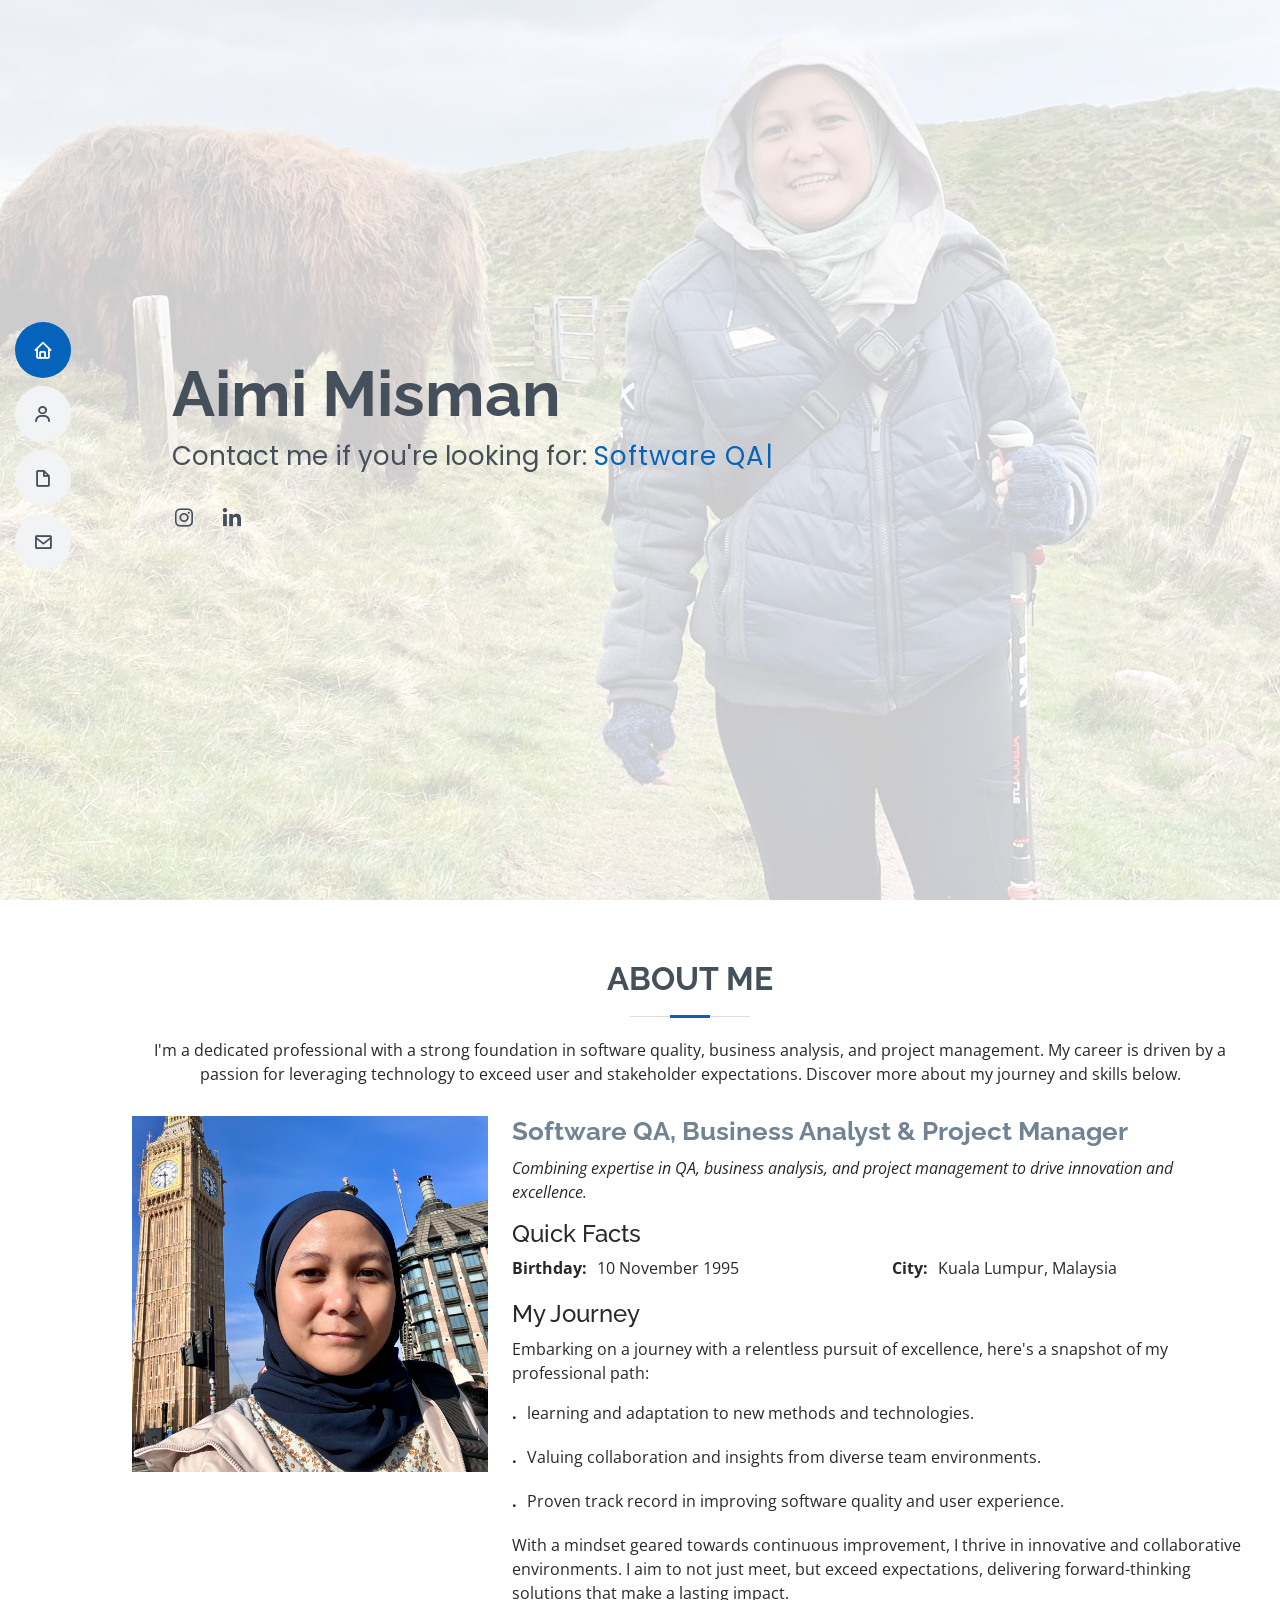
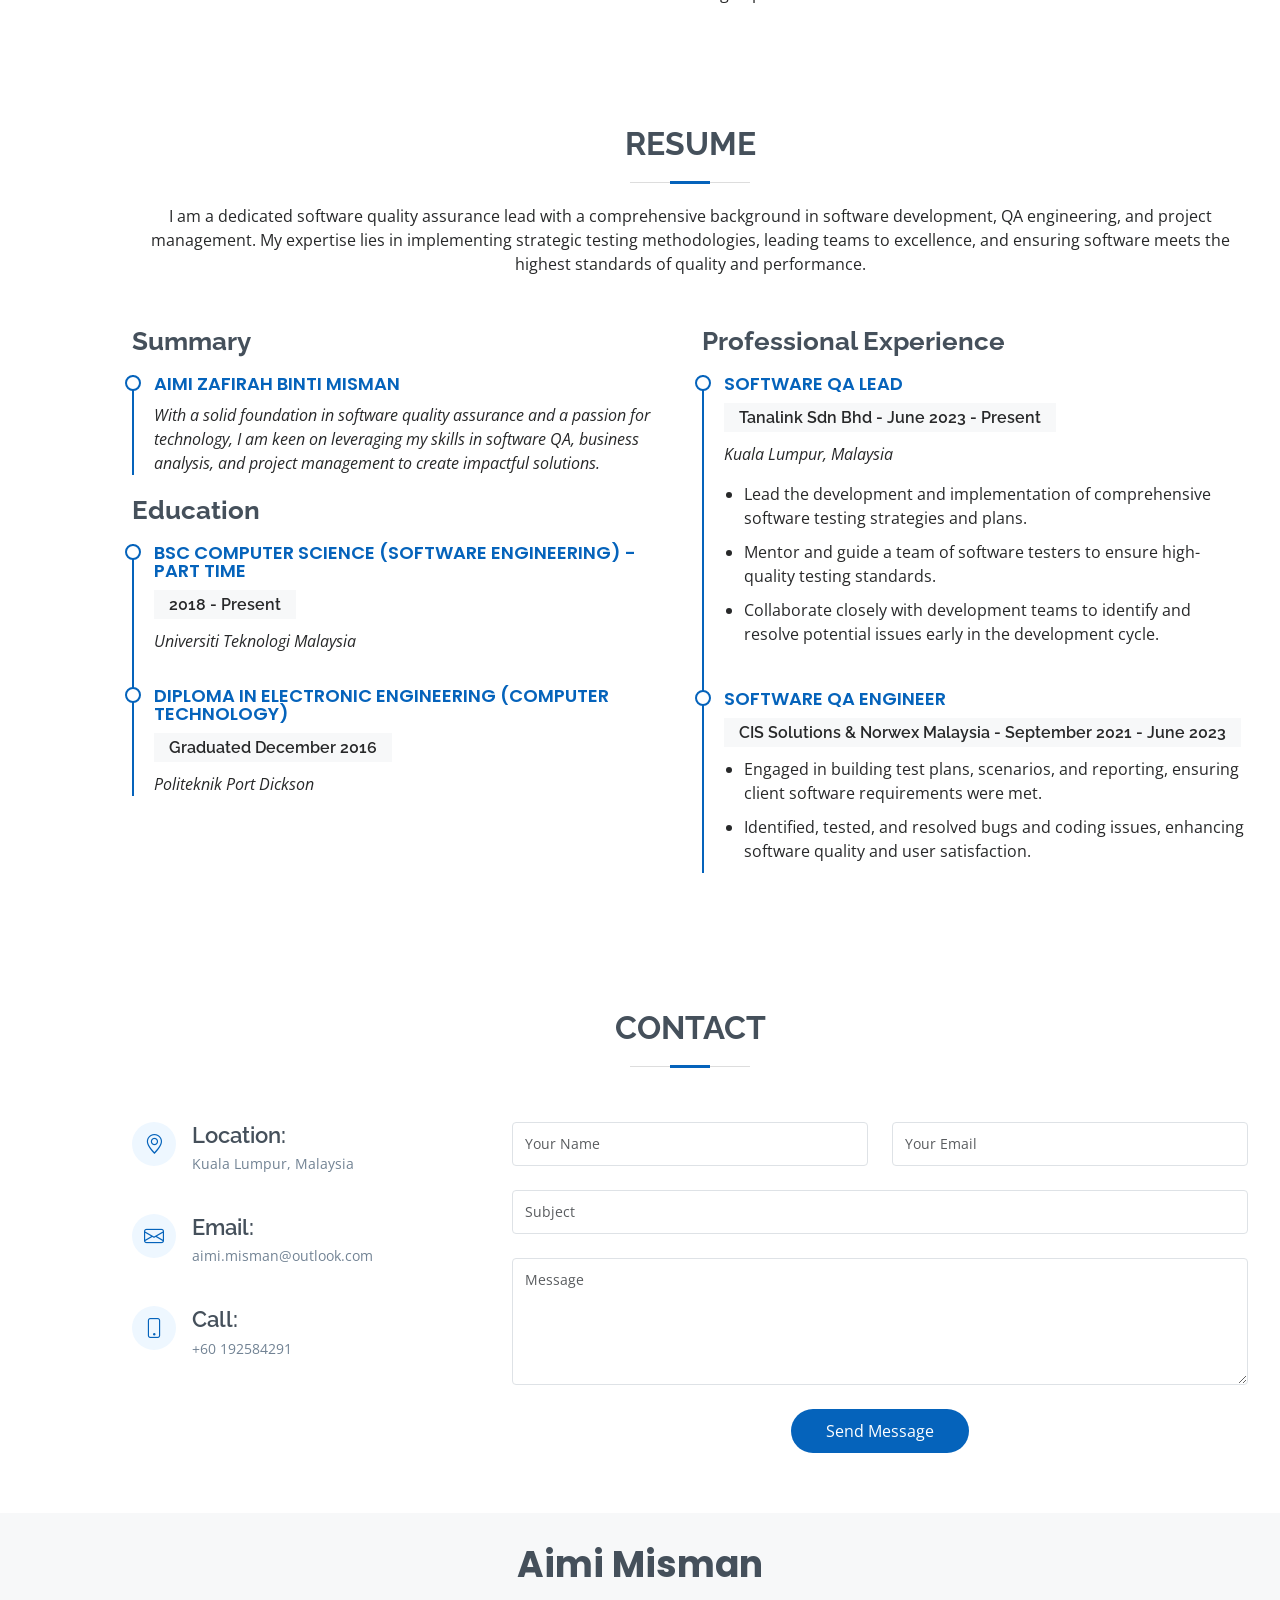
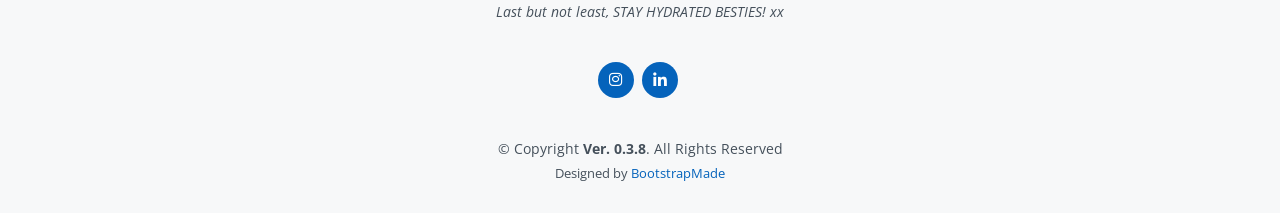
==== index.html @ 15937b81 "version 0.3.8" ====
<!DOCTYPE html>
<html lang="en">
  <head>
    <meta charset="utf-8" />
    <meta content="width=device-width, initial-scale=1.0" name="viewport" />

    <title>Aimi Misman's Profile</title>
    <meta content="" name="description" />
    <meta content="" name="keywords" />

    <!-- Favicons -->
    <link href="assets/img/favicon.png" rel="icon" />
    <link href="assets/img/apple-touch-icon.png" rel="apple-touch-icon" />

    <!-- Google Fonts -->
    <link
      href="https://fonts.googleapis.com/css?family=Open+Sans:300,300i,400,400i,600,600i,700,700i|Raleway:300,300i,400,400i,500,500i,600,600i,700,700i|Poppins:300,300i,400,400i,500,500i,600,600i,700,700i"
      rel="stylesheet"
    />

    <!-- Vendor CSS Files -->
    <link href="assets/vendor/aos/aos.css" rel="stylesheet" />
    <link
      href="assets/vendor/bootstrap/css/bootstrap.min.css"
      rel="stylesheet"
    />
    <link
      href="assets/vendor/bootstrap-icons/bootstrap-icons.css"
      rel="stylesheet"
    />
    <link href="assets/vendor/boxicons/css/boxicons.min.css" rel="stylesheet" />
    <link
      href="assets/vendor/glightbox/css/glightbox.min.css"
      rel="stylesheet"
    />
    <link href="assets/vendor/swiper/swiper-bundle.min.css" rel="stylesheet" />

    <!-- Template Main CSS File -->
    <link href="assets/css/style.css" rel="stylesheet" />

    <!-- =======================================================
  * Template Name: MyResume
  * Updated: Jan 29 2024 with Bootstrap v5.3.2
  * Template URL: https://bootstrapmade.com/free-html-bootstrap-template-my-resume/
  * Author: BootstrapMade.com
  * License: https://bootstrapmade.com/license/
  ======================================================== -->
  </head>

  <body>
    <!-- ======= Mobile nav toggle button ======= -->
    <!-- <button type="button" class="mobile-nav-toggle d-xl-none"><i class="bi bi-list mobile-nav-toggle"></i></button> -->
    <i class="bi bi-list mobile-nav-toggle d-lg-none"></i>
    <!-- ======= Header ======= -->
    <header id="header" class="d-flex flex-column justify-content-center">
      <nav id="navbar" class="navbar nav-menu">
        <ul>
          <li>
            <a href="#hero" class="nav-link scrollto active"
              ><i class="bx bx-home"></i> <span>Home</span></a
            >
          </li>
          <li>
            <a href="#about" class="nav-link scrollto"
              ><i class="bx bx-user"></i> <span>About</span></a
            >
          </li>
          <li>
            <a href="#resume" class="nav-link scrollto"
              ><i class="bx bx-file-blank"></i> <span>Resume</span></a
            >
          </li>
          <!--
          <li>
            <a href="#portfolio" class="nav-link scrollto"
              ><i class="bx bx-book-content"></i> <span>Portfolio</span></a
            >
          </li>
          
          <li>
            <a href="#services" class="nav-link scrollto"
              ><i class="bx bx-server"></i> <span>Services</span></a
            >
          </li>
          -->
          <li>
            <a href="#contact" class="nav-link scrollto"
              ><i class="bx bx-envelope"></i> <span>Contact</span></a
            >
          </li>
        </ul>
      </nav>
      <!-- .nav-menu -->
    </header>
    <!-- End Header -->

    <!-- ======= Hero Section ======= -->
    <section id="hero" class="d-flex flex-column justify-content-center">
      <div class="container" data-aos="zoom-in" data-aos-delay="100">
        <h1>Aimi Misman</h1>
        <p>
          Contact me if you're looking for:
          <span
            class="typed"
            data-typed-items="Software QA, Business Analyst, Project Manager"
          ></span>
        </p>
        <div class="social-links">
          <a
            href="https://www.instagram.com/aimizaff/"
            target="_blank"
            class="instagram"
            ><i class="bx bxl-instagram"></i
          ></a>
          <a
            href="https://www.linkedin.com/in/aimi-misman-065b2a150/"
            target="_blank"
            class="linkedin"
            ><i class="bx bxl-linkedin"></i
          ></a>
        </div>
      </div>
    </section>
    <!-- End Hero -->

    <main id="main">
  <!-- ======= About Section ======= -->
<section id="about" class="about">
  <div class="container" data-aos="fade-up">
    <div class="section-title">
      <h2>About Me</h2>
      <p>
        I'm a dedicated professional with a strong foundation in software quality, business analysis, and project management. My career is driven by a passion for leveraging technology to exceed user and stakeholder expectations. Discover more about my journey and skills below.
      </p>
    </div>

    <div class="row">
      <div class="col-lg-4">
        <img src="assets/img/profile-img.jpg" class="img-fluid" alt="" />
      </div>
      <div class="col-lg-8 pt-4 pt-lg-0 content">
        <h3>Software QA, Business Analyst & Project Manager</h3>
        <p class="fst-italic">
          Combining expertise in QA, business analysis, and project management to drive innovation and excellence.
        </p>

        <!-- Quick Facts Section -->
        <div>
          <h4>Quick Facts</h4>
          <div class="row">
            <div class="col-md-6">
              <ul>
                <li><strong>Birthday:</strong> 10 November 1995</li>
              </ul>
            </div>
            <div class="col-md-6">
              <ul>
                <li><strong>City:</strong> Kuala Lumpur, Malaysia</li>
              </ul>
            </div>
          </div>
        </div>

        <h4>My Journey</h4>
        <p>
          Embarking on a journey with a relentless pursuit of excellence, here's a snapshot of my professional path:
        </p>
        <ul>
          <li><strong>.</strong> learning and adaptation to new methods and technologies.</li>
          <li><strong>.</strong>Valuing collaboration and insights from diverse team environments.</li>
          <li><strong>.</strong>Proven track record in improving software quality and user experience.</li>
        </ul>

        <p>
          With a mindset geared towards continuous improvement, I thrive in innovative and collaborative environments. I aim to not just meet, but exceed expectations, delivering forward-thinking solutions that make a lasting impact.
        </p>
      </div>
    </div>
  </div>
</section>
<!-- End About Section -->





      <!-- ======= Facts Section ======= -->

      <!-- 
    <section id="facts" class="facts">
      <div class="container" data-aos="fade-up">

        <div class="section-title">
          <h2>Facts</h2>
          <p>Magnam dolores commodi suscipit. Necessitatibus eius consequatur ex aliquid fuga eum quidem. Sit sint consectetur velit. Quisquam quos quisquam cupiditate. Et nemo qui impedit suscipit alias ea. Quia fugiat sit in iste officiis commodi quidem hic quas.</p>
        </div>

        <div class="row">

          <div class="col-lg-3 col-md-6">
            <div class="count-box">
              <i class="bi bi-emoji-smile"></i>
              <span data-purecounter-start="0" data-purecounter-end="232" data-purecounter-duration="1" class="purecounter"></span>
              <p>Happy Clients</p>
            </div>
          </div>

          <div class="col-lg-3 col-md-6 mt-5 mt-md-0">
            <div class="count-box">
              <i class="bi bi-journal-richtext"></i>
              <span data-purecounter-start="0" data-purecounter-end="521" data-purecounter-duration="1" class="purecounter"></span>
              <p>Projects</p>
            </div>
          </div>

          <div class="col-lg-3 col-md-6 mt-5 mt-lg-0">
            <div class="count-box">
              <i class="bi bi-headset"></i>
              <span data-purecounter-start="0" data-purecounter-end="1463" data-purecounter-duration="1" class="purecounter"></span>
              <p>Hours Of Support</p>
            </div>
          </div>

          <div class="col-lg-3 col-md-6 mt-5 mt-lg-0">
            <div class="count-box">
              <i class="bi bi-award"></i>
              <span data-purecounter-start="0" data-purecounter-end="25" data-purecounter-duration="1" class="purecounter"></span>
              <p>Awards</p>
            </div>
          </div>

        </div>

      </div>
    </section>-->
      <!-- End Facts Section -->

      <!-- ======= Skills Section ======= -->
      <!--
    <section id="skills" class="skills section-bg">
      <div class="container" data-aos="fade-up">

        <div class="section-title">
          <h2>Skills</h2>
          <p>Magnam dolores commodi suscipit. Necessitatibus eius consequatur ex aliquid fuga eum quidem. Sit sint consectetur velit. Quisquam quos quisquam cupiditate. Et nemo qui impedit suscipit alias ea. Quia fugiat sit in iste officiis commodi quidem hic quas.</p>
        </div>

        <div class="row skills-content">

          <div class="col-lg-6">

            <div class="progress">
              <span class="skill">HTML <i class="val">100%</i></span>
              <div class="progress-bar-wrap">
                <div class="progress-bar" role="progressbar" aria-valuenow="100" aria-valuemin="0" aria-valuemax="100"></div>
              </div>
            </div>

            <div class="progress">
              <span class="skill">CSS <i class="val">90%</i></span>
              <div class="progress-bar-wrap">
                <div class="progress-bar" role="progressbar" aria-valuenow="90" aria-valuemin="0" aria-valuemax="100"></div>
              </div>
            </div>

            <div class="progress">
              <span class="skill">JavaScript <i class="val">75%</i></span>
              <div class="progress-bar-wrap">
                <div class="progress-bar" role="progressbar" aria-valuenow="75" aria-valuemin="0" aria-valuemax="100"></div>
              </div>
            </div>

          </div>

          <div class="col-lg-6">

            <div class="progress">
              <span class="skill">PHP <i class="val">80%</i></span>
              <div class="progress-bar-wrap">
                <div class="progress-bar" role="progressbar" aria-valuenow="80" aria-valuemin="0" aria-valuemax="100"></div>
              </div>
            </div>

            <div class="progress">
              <span class="skill">WordPress/CMS <i class="val">90%</i></span>
              <div class="progress-bar-wrap">
                <div class="progress-bar" role="progressbar" aria-valuenow="90" aria-valuemin="0" aria-valuemax="100"></div>
              </div>
            </div>

            <div class="progress">
              <span class="skill">Photoshop <i class="val">55%</i></span>
              <div class="progress-bar-wrap">
                <div class="progress-bar" role="progressbar" aria-valuenow="55" aria-valuemin="0" aria-valuemax="100"></div>
              </div>
            </div>

          </div>

        </div>

      </div>
    </section>
  -->
      <!-- End Skills Section -->

      <!-- ======= Resume Section ======= -->
      <section id="resume" class="resume">
        <div class="container" data-aos="fade-up">
          <div class="section-title">
            <h2>Resume</h2>
            <p>
              I am a dedicated software quality assurance lead with a
              comprehensive background in software development, QA engineering,
              and project management. My expertise lies in implementing
              strategic testing methodologies, leading teams to excellence, and
              ensuring software meets the highest standards of quality and
              performance.
            </p>
          </div>

          <div class="row">
            <div class="col-lg-6">
              <h3 class="resume-title">Summary</h3>
              <div class="resume-item pb-0">
                <h4>Aimi Zafirah binti Misman</h4>
                <p>
                  <em
                    >With a solid foundation in software quality assurance and a
                    passion for technology, I am keen on leveraging my skills in
                    software QA, business analysis, and project management to
                    create impactful solutions.</em
                  >
                </p>
              </div>

              <h3 class="resume-title">Education</h3>
              <div class="resume-item">
                <h4>BSc Computer Science (Software Engineering) - Part Time</h4>
                <h5>2018 - Present</h5>
                <p><em>Universiti Teknologi Malaysia</em></p>
              </div>
              <div class="resume-item">
                <h4>Diploma in Electronic Engineering (Computer Technology)</h4>
                <h5>Graduated December 2016</h5>
                <p><em>Politeknik Port Dickson</em></p>
              </div>
            </div>

            <div class="col-lg-6">
              <h3 class="resume-title">Professional Experience</h3>
              <div class="resume-item">
                <h4>Software QA Lead</h4>
                <h5>Tanalink Sdn Bhd - June 2023 - Present</h5>
                <p><em>Kuala Lumpur, Malaysia</em></p>
                <ul>
                  <li>
                    Lead the development and implementation of comprehensive
                    software testing strategies and plans.
                  </li>
                  <li>
                    Mentor and guide a team of software testers to ensure
                    high-quality testing standards.
                  </li>
                  <li>
                    Collaborate closely with development teams to identify and
                    resolve potential issues early in the development cycle.
                  </li>
                </ul>
              </div>
              <div class="resume-item">
                <h4>Software QA Engineer</h4>
                <h5>
                  CIS Solutions & Norwex Malaysia - September 2021 - June 2023
                </h5>
                <ul>
                  <li>
                    Engaged in building test plans, scenarios, and reporting,
                    ensuring client software requirements were met.
                  </li>
                  <li>
                    Identified, tested, and resolved bugs and coding issues,
                    enhancing software quality and user satisfaction.
                  </li>
                </ul>
              </div>
              <!-- Include other positions as needed -->
            </div>
          </div>
        </div>
      </section>
      <!-- End Resume Section -->

      <!-- ======= Portfolio Section ======= -->
      <!-- 
      <section id="portfolio" class="portfolio section-bg">
        <div class="container" data-aos="fade-up">
          <div class="section-title">
            <h2>Portfolio</h2>
            <p>
              Magnam dolores commodi suscipit. Necessitatibus eius consequatur
              ex aliquid fuga eum quidem. Sit sint consectetur velit. Quisquam
              quos quisquam cupiditate. Et nemo qui impedit suscipit alias ea.
              Quia fugiat sit in iste officiis commodi quidem hic quas.
            </p>
          </div>

          <div class="row">
            <div
              class="col-lg-12 d-flex justify-content-center"
              data-aos="fade-up"
              data-aos-delay="100"
            >
              <ul id="portfolio-flters">
                <li data-filter="*" class="filter-active">All</li>
                <li data-filter=".filter-app">App</li>
                <li data-filter=".filter-card">Card</li>
                <li data-filter=".filter-web">Web</li>
              </ul>
            </div>
          </div>

          <div
            class="row portfolio-container"
            data-aos="fade-up"
            data-aos-delay="200"
          >
            <div class="col-lg-4 col-md-6 portfolio-item filter-app">
              <div class="portfolio-wrap">
                <img
                  src="assets/img/portfolio/portfolio-1.jpg"
                  class="img-fluid"
                  alt=""
                />
                <div class="portfolio-info">
                  <h4>App 1</h4>
                  <p>App</p>
                  <div class="portfolio-links">
                    <a
                      href="assets/img/portfolio/portfolio-1.jpg"
                      data-gallery="portfolioGallery"
                      class="portfolio-lightbox"
                      title="App 1"
                      ><i class="bx bx-plus"></i
                    ></a>
                    <a
                      href="portfolio-details.html"
                      class="portfolio-details-lightbox"
                      data-glightbox="type: external"
                      title="Portfolio Details"
                      ><i class="bx bx-link"></i
                    ></a>
                  </div>
                </div>
              </div>
            </div>

            <div class="col-lg-4 col-md-6 portfolio-item filter-web">
              <div class="portfolio-wrap">
                <img
                  src="assets/img/portfolio/portfolio-2.jpg"
                  class="img-fluid"
                  alt=""
                />
                <div class="portfolio-info">
                  <h4>Web 3</h4>
                  <p>Web</p>
                  <div class="portfolio-links">
                    <a
                      href="assets/img/portfolio/portfolio-2.jpg"
                      data-gallery="portfolioGallery"
                      class="portfolio-lightbox"
                      title="Web 3"
                      ><i class="bx bx-plus"></i
                    ></a>
                    <a
                      href="portfolio-details.html"
                      class="portfolio-details-lightbox"
                      data-glightbox="type: external"
                      title="Portfolio Details"
                      ><i class="bx bx-link"></i
                    ></a>
                  </div>
                </div>
              </div>
            </div>

            <div class="col-lg-4 col-md-6 portfolio-item filter-app">
              <div class="portfolio-wrap">
                <img
                  src="assets/img/portfolio/portfolio-3.jpg"
                  class="img-fluid"
                  alt=""
                />
                <div class="portfolio-info">
                  <h4>App 2</h4>
                  <p>App</p>
                  <div class="portfolio-links">
                    <a
                      href="assets/img/portfolio/portfolio-3.jpg"
                      data-gallery="portfolioGallery"
                      class="portfolio-lightbox"
                      title="App 2"
                      ><i class="bx bx-plus"></i
                    ></a>
                    <a
                      href="portfolio-details.html"
                      class="portfolio-details-lightbox"
                      data-glightbox="type: external"
                      title="Portfolio Details"
                      ><i class="bx bx-link"></i
                    ></a>
                  </div>
                </div>
              </div>
            </div>

            <div class="col-lg-4 col-md-6 portfolio-item filter-card">
              <div class="portfolio-wrap">
                <img
                  src="assets/img/portfolio/portfolio-4.jpg"
                  class="img-fluid"
                  alt=""
                />
                <div class="portfolio-info">
                  <h4>Card 2</h4>
                  <p>Card</p>
                  <div class="portfolio-links">
                    <a
                      href="assets/img/portfolio/portfolio-4.jpg"
                      data-gallery="portfolioGallery"
                      class="portfolio-lightbox"
                      title="Card 2"
                      ><i class="bx bx-plus"></i
                    ></a>
                    <a
                      href="portfolio-details.html"
                      class="portfolio-details-lightbox"
                      data-glightbox="type: external"
                      title="Portfolio Details"
                      ><i class="bx bx-link"></i
                    ></a>
                  </div>
                </div>
              </div>
            </div>

            <div class="col-lg-4 col-md-6 portfolio-item filter-web">
              <div class="portfolio-wrap">
                <img
                  src="assets/img/portfolio/portfolio-5.jpg"
                  class="img-fluid"
                  alt=""
                />
                <div class="portfolio-info">
                  <h4>Web 2</h4>
                  <p>Web</p>
                  <div class="portfolio-links">
                    <a
                      href="assets/img/portfolio/portfolio-5.jpg"
                      data-gallery="portfolioGallery"
                      class="portfolio-lightbox"
                      title="Web 2"
                      ><i class="bx bx-plus"></i
                    ></a>
                    <a
                      href="portfolio-details.html"
                      class="portfolio-details-lightbox"
                      data-glightbox="type: external"
                      title="Portfolio Details"
                      ><i class="bx bx-link"></i
                    ></a>
                  </div>
                </div>
              </div>
            </div>

            <div class="col-lg-4 col-md-6 portfolio-item filter-app">
              <div class="portfolio-wrap">
                <img
                  src="assets/img/portfolio/portfolio-6.jpg"
                  class="img-fluid"
                  alt=""
                />
                <div class="portfolio-info">
                  <h4>App 3</h4>
                  <p>App</p>
                  <div class="portfolio-links">
                    <a
                      href="assets/img/portfolio/portfolio-6.jpg"
                      data-gallery="portfolioGallery"
                      class="portfolio-lightbox"
                      title="App 3"
                      ><i class="bx bx-plus"></i
                    ></a>
                    <a
                      href="portfolio-details.html"
                      class="portfolio-details-lightbox"
                      data-glightbox="type: external"
                      title="Portfolio Details"
                      ><i class="bx bx-link"></i
                    ></a>
                  </div>
                </div>
              </div>
            </div>

            <div class="col-lg-4 col-md-6 portfolio-item filter-card">
              <div class="portfolio-wrap">
                <img
                  src="assets/img/portfolio/portfolio-7.jpg"
                  class="img-fluid"
                  alt=""
                />
                <div class="portfolio-info">
                  <h4>Card 1</h4>
                  <p>Card</p>
                  <div class="portfolio-links">
                    <a
                      href="assets/img/portfolio/portfolio-7.jpg"
                      data-gallery="portfolioGallery"
                      class="portfolio-lightbox"
                      title="Card 1"
                      ><i class="bx bx-plus"></i
                    ></a>
                    <a
                      href="portfolio-details.html"
                      class="portfolio-details-lightbox"
                      data-glightbox="type: external"
                      title="Portfolio Details"
                      ><i class="bx bx-link"></i
                    ></a>
                  </div>
                </div>
              </div>
            </div>

            <div class="col-lg-4 col-md-6 portfolio-item filter-card">
              <div class="portfolio-wrap">
                <img
                  src="assets/img/portfolio/portfolio-8.jpg"
                  class="img-fluid"
                  alt=""
                />
                <div class="portfolio-info">
                  <h4>Card 3</h4>
                  <p>Card</p>
                  <div class="portfolio-links">
                    <a
                      href="assets/img/portfolio/portfolio-8.jpg"
                      data-gallery="portfolioGallery"
                      class="portfolio-lightbox"
                      title="Card 3"
                      ><i class="bx bx-plus"></i
                    ></a>
                    <a
                      href="portfolio-details.html"
                      class="portfolio-details-lightbox"
                      data-glightbox="type: external"
                      title="Portfolio Details"
                      ><i class="bx bx-link"></i
                    ></a>
                  </div>
                </div>
              </div>
            </div>

            <div class="col-lg-4 col-md-6 portfolio-item filter-web">
              <div class="portfolio-wrap">
                <img
                  src="assets/img/portfolio/portfolio-9.jpg"
                  class="img-fluid"
                  alt=""
                />
                <div class="portfolio-info">
                  <h4>Web 3</h4>
                  <p>Web</p>
                  <div class="portfolio-links">
                    <a
                      href="assets/img/portfolio/portfolio-9.jpg"
                      data-gallery="portfolioGallery"
                      class="portfolio-lightbox"
                      title="Web 3"
                      ><i class="bx bx-plus"></i
                    ></a>
                    <a
                      href="portfolio-details.html"
                      class="portfolio-details-lightbox"
                      data-glightbox="type: external"
                      title="Portfolio Details"
                      ><i class="bx bx-link"></i
                    ></a>
                  </div>
                </div>
              </div>
            </div>
          </div>
        </div>
      </section>
      -->
      <!-- End Portfolio Section -->

      <!-- ======= Services Section ======= -->
      <!-- 
      <section id="services" class="services">
        <div class="container" data-aos="fade-up">
          <div class="section-title">
            <h2>Services</h2>
            <p>
              Magnam dolores commodi suscipit. Necessitatibus eius consequatur
              ex aliquid fuga eum quidem. Sit sint consectetur velit. Quisquam
              quos quisquam cupiditate. Et nemo qui impedit suscipit alias ea.
              Quia fugiat sit in iste officiis commodi quidem hic quas.
            </p>
          </div>

          <div class="row">
            <div
              class="col-lg-4 col-md-6 d-flex align-items-stretch"
              data-aos="zoom-in"
              data-aos-delay="100"
            >
              <div class="icon-box iconbox-blue">
                <div class="icon">
                  <svg
                    width="100"
                    height="100"
                    viewBox="0 0 600 600"
                    xmlns="http://www.w3.org/2000/svg"
                  >
                    <path
                      stroke="none"
                      stroke-width="0"
                      fill="#f5f5f5"
                      d="M300,521.0016835830174C376.1290562159157,517.8887921683347,466.0731472004068,529.7835943286574,510.70327084640275,468.03025145048787C554.3714126377745,407.6079735673963,508.03601936045806,328.9844924480964,491.2728898941984,256.3432110539036C474.5976632858925,184.082847569629,479.9380746630129,96.60480741107993,416.23090153303,58.64404602377083C348.86323505073057,18.502131276798302,261.93793281208167,40.57373210992963,193.5410806939664,78.93577620505333C130.42746243093433,114.334589627462,98.30271207620316,179.96522072025542,76.75703585869454,249.04625023123273C51.97151888228291,328.5150500222984,13.704378332031375,421.85034740162234,66.52175969318436,486.19268352777647C119.04800174914682,550.1803526380478,217.28368757567262,524.383925680826,300,521.0016835830174"
                    ></path>
                  </svg>
                  <i class="bx bxl-dribbble"></i>
                </div>
                <h4><a href="">Lorem Ipsum</a></h4>
                <p>
                  Voluptatum deleniti atque corrupti quos dolores et quas
                  molestias excepturi
                </p>
              </div>
            </div>

            <div
              class="col-lg-4 col-md-6 d-flex align-items-stretch mt-4 mt-md-0"
              data-aos="zoom-in"
              data-aos-delay="200"
            >
              <div class="icon-box iconbox-orange">
                <div class="icon">
                  <svg
                    width="100"
                    height="100"
                    viewBox="0 0 600 600"
                    xmlns="http://www.w3.org/2000/svg"
                  >
                    <path
                      stroke="none"
                      stroke-width="0"
                      fill="#f5f5f5"
                      d="M300,582.0697525312426C382.5290701553225,586.8405444964366,449.9789794690241,525.3245884688669,502.5850820975895,461.55621195738473C556.606425686781,396.0723002908107,615.8543463187945,314.28637112970534,586.6730223649479,234.56875336149918C558.9533121215079,158.8439757836574,454.9685369536778,164.00468322053177,381.49747125262974,130.76875717737553C312.15926192815925,99.40240125094834,248.97055460311594,18.661163978235184,179.8680185752513,50.54337015887873C110.5421016452524,82.52863877960104,119.82277516462835,180.83849132639028,109.12597500060166,256.43424936330496C100.08760227029461,320.3096726198365,92.17705696193138,384.0621239912766,124.79988738764834,439.7174275375508C164.83382741302287,508.01625554203684,220.96474134820875,577.5009287672846,300,582.0697525312426"
                    ></path>
                  </svg>
                  <i class="bx bx-file"></i>
                </div>
                <h4><a href="">Sed Perspiciatis</a></h4>
                <p>
                  Duis aute irure dolor in reprehenderit in voluptate velit esse
                  cillum dolore
                </p>
              </div>
            </div>

            <div
              class="col-lg-4 col-md-6 d-flex align-items-stretch mt-4 mt-lg-0"
              data-aos="zoom-in"
              data-aos-delay="300"
            >
              <div class="icon-box iconbox-pink">
                <div class="icon">
                  <svg
                    width="100"
                    height="100"
                    viewBox="0 0 600 600"
                    xmlns="http://www.w3.org/2000/svg"
                  >
                    <path
                      stroke="none"
                      stroke-width="0"
                      fill="#f5f5f5"
                      d="M300,541.5067337569781C382.14930387511276,545.0595476570109,479.8736841581634,548.3450877840088,526.4010558755058,480.5488172755941C571.5218469581645,414.80211281144784,517.5187510058486,332.0715597781072,496.52539010469104,255.14436215662573C477.37192572678356,184.95920475031193,473.57363656557914,105.61284051026155,413.0603344069578,65.22779650032875C343.27470386102294,18.654635553484475,251.2091493199835,5.337323636656869,175.0934190732945,40.62881213300186C97.87086631185822,76.43348514350839,51.98124368387456,156.15599469081315,36.44837278890362,239.84606092416172C21.716077023791087,319.22268207091537,43.775223500013084,401.1760424656574,96.891909868211,461.97329694683043C147.22146801428983,519.5804099606455,223.5754009179313,538.201503339737,300,541.5067337569781"
                    ></path>
                  </svg>
                  <i class="bx bx-tachometer"></i>
                </div>
                <h4><a href="">Magni Dolores</a></h4>
                <p>
                  Excepteur sint occaecat cupidatat non proident, sunt in culpa
                  qui officia
                </p>
              </div>
            </div>

            <div
              class="col-lg-4 col-md-6 d-flex align-items-stretch mt-4"
              data-aos="zoom-in"
              data-aos-delay="100"
            >
              <div class="icon-box iconbox-yellow">
                <div class="icon">
                  <svg
                    width="100"
                    height="100"
                    viewBox="0 0 600 600"
                    xmlns="http://www.w3.org/2000/svg"
                  >
                    <path
                      stroke="none"
                      stroke-width="0"
                      fill="#f5f5f5"
                      d="M300,503.46388370962813C374.79870501325706,506.71871716319447,464.8034551963731,527.1746412648533,510.4981551193396,467.86667711651364C555.9287308511215,408.9015244558933,512.6030010748507,327.5744911775523,490.211057578863,256.5855673507754C471.097692560561,195.9906835881958,447.69079081568157,138.11976852964426,395.19560036434837,102.3242989838813C329.3053358748298,57.3949838291264,248.02791733380457,8.279543830951368,175.87071277845988,42.242879143198664C103.41431057327972,76.34704239035025,93.79494320519305,170.9812938413882,81.28167332365135,250.07896920659033C70.17666984294237,320.27484674793965,64.84698225790005,396.69656628748305,111.28512138212992,450.4950937839243C156.20124167950087,502.5303643271138,231.32542653798444,500.4755392045468,300,503.46388370962813"
                    ></path>
                  </svg>
                  <i class="bx bx-layer"></i>
                </div>
                <h4><a href="">Nemo Enim</a></h4>
                <p>
                  At vero eos et accusamus et iusto odio dignissimos ducimus qui
                  blanditiis
                </p>
              </div>
            </div>

            <div
              class="col-lg-4 col-md-6 d-flex align-items-stretch mt-4"
              data-aos="zoom-in"
              data-aos-delay="200"
            >
              <div class="icon-box iconbox-red">
                <div class="icon">
                  <svg
                    width="100"
                    height="100"
                    viewBox="0 0 600 600"
                    xmlns="http://www.w3.org/2000/svg"
                  >
                    <path
                      stroke="none"
                      stroke-width="0"
                      fill="#f5f5f5"
                      d="M300,532.3542879108572C369.38199826031484,532.3153073249985,429.10787420159085,491.63046689027357,474.5244479745417,439.17860296908856C522.8885846962883,383.3225815378663,569.1668002868075,314.3205725914397,550.7432151929288,242.7694973846089C532.6665558377875,172.5657663291529,456.2379748765914,142.6223662098291,390.3689995646985,112.34683881706744C326.66090330228417,83.06452184765237,258.84405631176094,53.51806209861945,193.32584062364296,78.48882559362697C121.61183558270385,105.82097193414197,62.805066853699245,167.19869350419734,48.57481801355237,242.6138429142374C34.843463184063346,315.3850353017275,76.69343916112496,383.4422959591041,125.22947124332185,439.3748458443577C170.7312796277747,491.8107796887764,230.57421082200815,532.3932930995766,300,532.3542879108572"
                    ></path>
                  </svg>
                  <i class="bx bx-slideshow"></i>
                </div>
                <h4><a href="">Dele Cardo</a></h4>
                <p>
                  Quis consequatur saepe eligendi voluptatem consequatur dolor
                  consequuntur
                </p>
              </div>
            </div>

            <div
              class="col-lg-4 col-md-6 d-flex align-items-stretch mt-4"
              data-aos="zoom-in"
              data-aos-delay="300"
            >
              <div class="icon-box iconbox-teal">
                <div class="icon">
                  <svg
                    width="100"
                    height="100"
                    viewBox="0 0 600 600"
                    xmlns="http://www.w3.org/2000/svg"
                  >
                    <path
                      stroke="none"
                      stroke-width="0"
                      fill="#f5f5f5"
                      d="M300,566.797414625762C385.7384707136149,576.1784315230908,478.7894351017131,552.8928747891023,531.9192734346935,484.94944893311C584.6109503024035,417.5663521118492,582.489472248146,322.67544863468447,553.9536738515405,242.03673114598146C529.1557734026468,171.96086150256528,465.24506316201064,127.66468636344209,395.9583748389544,100.7403814666027C334.2173773831606,76.7482773500951,269.4350130405921,84.62216499799875,207.1952322260088,107.2889140133804C132.92018162631612,134.33871894543012,41.79353780512637,160.00259165414826,22.644507872594943,236.69541883565114C3.319112789854554,314.0945973066697,72.72355303640163,379.243833228382,124.04198916343866,440.3218312028393C172.9286146004772,498.5055451809895,224.45579914871206,558.5317968840102,300,566.797414625762"
                    ></path>
                  </svg>
                  <i class="bx bx-arch"></i>
                </div>
                <h4><a href="">Divera Don</a></h4>
                <p>
                  Modi nostrum vel laborum. Porro fugit error sit minus sapiente
                  sit aspernatur
                </p>
              </div>
            </div>
          </div>
        </div>
      </section>
      -->
      <!-- End Services Section -->

      <!-- ======= Testimonials Section ======= -->
      <!--
      <section id="testimonials" class="testimonials section-bg">
        <div class="container" data-aos="fade-up">
          <div class="section-title">
            <h2>Testimonials</h2>
          </div>

          <div
            class="testimonials-slider swiper"
            data-aos="fade-up"
            data-aos-delay="100"
          >
            <div class="swiper-wrapper">
              <div class="swiper-slide">
                <div class="testimonial-item">
                  <img
                    src="assets/img/testimonials/testimonials-1.jpg"
                    class="testimonial-img"
                    alt=""
                  />
                  <h3>Saul Goodman</h3>
                  <h4>Ceo &amp; Founder</h4>
                  <p>
                    <i class="bx bxs-quote-alt-left quote-icon-left"></i>
                    Proin iaculis purus consequat sem cure digni ssim donec
                    porttitora entum suscipit rhoncus. Accusantium quam,
                    ultricies eget id, aliquam eget nibh et. Maecen aliquam,
                    risus at semper.
                    <i class="bx bxs-quote-alt-right quote-icon-right"></i>
                  </p>
                </div>
              </div>
              -->
      <!-- End testimonial item -->
      <!--

              <div class="swiper-slide">
                <div class="testimonial-item">
                  <img
                    src="assets/img/testimonials/testimonials-2.jpg"
                    class="testimonial-img"
                    alt=""
                  />
                  <h3>Sara Wilsson</h3>
                  <h4>Designer</h4>
                  <p>
                    <i class="bx bxs-quote-alt-left quote-icon-left"></i>
                    Export tempor illum tamen malis malis eram quae irure esse
                    labore quem cillum quid cillum eram malis quorum velit fore
                    eram velit sunt aliqua noster fugiat irure amet legam anim
                    culpa.
                    <i class="bx bxs-quote-alt-right quote-icon-right"></i>
                  </p>
                </div>
              </div>
              -->
      <!-- End testimonial item -->
      <!--

              <div class="swiper-slide">
                <div class="testimonial-item">
                  <img
                    src="assets/img/testimonials/testimonials-3.jpg"
                    class="testimonial-img"
                    alt=""
                  />
                  <h3>Jena Karlis</h3>
                  <h4>Store Owner</h4>
                  <p>
                    <i class="bx bxs-quote-alt-left quote-icon-left"></i>
                    Enim nisi quem export duis labore cillum quae magna enim
                    sint quorum nulla quem veniam duis minim tempor labore quem
                    eram duis noster aute amet eram fore quis sint minim.
                    <i class="bx bxs-quote-alt-right quote-icon-right"></i>
                  </p>
                </div>
              </div>
              -->
      <!-- End testimonial item -->
      <!--

              <div class="swiper-slide">
                <div class="testimonial-item">
                  <img
                    src="assets/img/testimonials/testimonials-4.jpg"
                    class="testimonial-img"
                    alt=""
                  />
                  <h3>Aimi Misman</h3>
                  <h4>Freelancer</h4>
                  <p>
                    <i class="bx bxs-quote-alt-left quote-icon-left"></i>
                    Fugiat enim eram quae cillum dolore dolor amet nulla culpa
                    multos export minim fugiat minim velit minim dolor enim duis
                    veniam ipsum anim magna sunt elit fore quem dolore labore
                    illum veniam.
                    <i class="bx bxs-quote-alt-right quote-icon-right"></i>
                  </p>
                </div>
              </div>
              -->
      <!-- End testimonial item -->
      <!--

              <div class="swiper-slide">
                <div class="testimonial-item">
                  <img
                    src="assets/img/testimonials/testimonials-5.jpg"
                    class="testimonial-img"
                    alt=""
                  />
                  <h3>John Larson</h3>
                  <h4>Entrepreneur</h4>
                  <p>
                    <i class="bx bxs-quote-alt-left quote-icon-left"></i>
                    Quis quorum aliqua sint quem legam fore sunt eram irure
                    aliqua veniam tempor noster veniam enim culpa labore duis
                    sunt culpa nulla illum cillum fugiat legam esse veniam culpa
                    fore nisi cillum quid.
                    <i class="bx bxs-quote-alt-right quote-icon-right"></i>
                  </p>
                </div>
              </div>
              -->
      <!-- End testimonial item -->
      <!-- 
            </div>
            <div class="swiper-pagination"></div>
          </div>
        </div>
      </section>
      -->
      <!-- End Testimonials Section -->

      <!-- ======= Contact Section ======= -->
      <section id="contact" class="contact">
        <div class="container" data-aos="fade-up">
          <div class="section-title">
            <h2>Contact</h2>
          </div>

          <div class="row mt-1">
            <div class="col-lg-4">
              <div class="info">
                <div class="address">
                  <i class="bi bi-geo-alt"></i>
                  <h4>Location:</h4>
                  <p>Kuala Lumpur, Malaysia</p>
                </div>

                <div class="email">
                  <i class="bi bi-envelope"></i>
                  <h4>Email:</h4>
                  <p>aimi.misman@outlook.com</p>
                </div>

                <div class="phone">
                  <i class="bi bi-phone"></i>
                  <h4>Call:</h4>
                  <p>+60 192584291</p>
                </div>
              </div>
            </div>

            <div class="col-lg-8 mt-5 mt-lg-0">
              <form
                action="https://formspree.io/f/xgegzloe"
                method="POST"
                role="form"
                class="php-email-form"
              >
                <div class="row">
                  <div class="col-md-6 form-group">
                    <input
                      type="text"
                      name="name"
                      class="form-control"
                      id="name"
                      placeholder="Your Name"
                      required
                    />
                  </div>
                  <div class="col-md-6 form-group mt-3 mt-md-0">
                    <input
                      type="email"
                      class="form-control"
                      name="_replyto"
                      id="email"
                      placeholder="Your Email"
                      required
                    />
                  </div>
                </div>
                <div class="form-group mt-3">
                  <input
                    type="text"
                    class="form-control"
                    name="subject"
                    id="subject"
                    placeholder="Subject"
                    required
                  />
                </div>
                <div class="form-group mt-3">
                  <textarea
                    class="form-control"
                    name="message"
                    rows="5"
                    placeholder="Message"
                    required
                  ></textarea>
                </div>
                <div class="my-3">
                  <div class="loading">Loading</div>
                  <div class="error-message" style="display: none"></div>
                  <div class="sent-message" style="display: none">
                    Your message has been sent. Thank you!
                  </div>
                </div>
                <div class="text-center">
                  <button type="submit">Send Message</button>
                </div>
              </form>
            </div>
          </div>
        </div>
      </section>
      <script>
        document.addEventListener("DOMContentLoaded", function() {
          var form = document.querySelector(".php-email-form");
          form.addEventListener("submit", function(e) {
            e.preventDefault();
            var formData = new FormData(form);
        
            // Hide messages initially
            var loadingMessage = document.querySelector(".loading");
            var errorMessage = document.querySelector(".error-message");
            var sentMessage = document.querySelector(".sent-message");
            loadingMessage.style.display = "none";
            errorMessage.style.display = "none";
            sentMessage.style.display = "none";
        
            fetch(form.action, {
              method: "POST",
              body: formData,
              headers: {
                'Accept': 'application/json'
              },
            }).then(response => response.json()) // Convert the response to JSON
              .then(responseJson => {
                if (responseJson.ok) {
                  // Success
                  sentMessage.style.display = "block";
                  form.reset(); // Reset the form fields
                } else {
                  // Server responded with 'ok: false'
                  errorMessage.textContent = "There was a problem with your submission. Please try again.";
                  errorMessage.style.display = "block";
                }
              }).catch(error => {
                // Network error or no response from server
                console.error('Error:', error);
                errorMessage.textContent = "There was a problem with your submission. Please try again.";
                errorMessage.style.display = "block";
              });
          });
        });
        </script>
        

      <!-- End Contact Section -->
    </main>
    <!-- End #main -->

    <!-- ======= Footer ======= -->
    <footer id="footer">
      <div class="container">
        <h3>Aimi Misman</h3>
        <p>Last but not least, STAY HYDRATED BESTIES! xx</p>
        <div class="social-links">
          <a href="https://www.instagram.com/aimizaff/" class="instagram"
            ><i class="bx bxl-instagram"></i
          ></a>
          <a
            href="https://www.linkedin.com/in/aimi-misman-065b2a150/"
            class="linkedin"
            ><i class="bx bxl-linkedin"></i
          ></a>
        </div>
        <div class="copyright">
          &copy; Copyright <strong><span>Ver. 0.3.8</span></strong
          >. All Rights Reserved
        </div>
        <div class="credits">
          <!-- All the links in the footer should remain intact. -->
          <!-- You can delete the links only if you purchased the pro version. -->
          <!-- Licensing information: [license-url] -->
          <!-- Purchase the pro version with working PHP/AJAX contact form: https://bootstrapmade.com/free-html-bootstrap-template-my-resume/ -->
          Designed by <a href="https://bootstrapmade.com/">BootstrapMade</a>
        </div>
      </div>
    </footer>
    <!-- End Footer -->

    <div id="preloader"></div>
    <a
      href="#"
      class="back-to-top d-flex align-items-center justify-content-center"
      ><i class="bi bi-arrow-up-short"></i
    ></a>

    <!-- Vendor JS Files -->
    <script src="assets/vendor/purecounter/purecounter_vanilla.js"></script>
    <script src="assets/vendor/aos/aos.js"></script>
    <script src="assets/vendor/bootstrap/js/bootstrap.bundle.min.js"></script>
    <script src="assets/vendor/glightbox/js/glightbox.min.js"></script>
    <script src="assets/vendor/isotope-layout/isotope.pkgd.min.js"></script>
    <script src="assets/vendor/swiper/swiper-bundle.min.js"></script>
    <script src="assets/vendor/typed.js/typed.umd.js"></script>
    <script src="assets/vendor/waypoints/noframework.waypoints.js"></script>
    <script src="assets/vendor/php-email-form/validate.js"></script>

    <!-- Template Main JS File -->
    <script src="assets/js/main.js"></script>
  </body>
</html>
---- assets/css/style.css ----
/**
* Template Name: MyResume
* Updated: Jan 29 2024 with Bootstrap v5.3.2
* Template URL: https://bootstrapmade.com/free-html-bootstrap-template-my-resume/
* Author: BootstrapMade.com
* License: https://bootstrapmade.com/license/
*/

/*--------------------------------------------------------------
# General
--------------------------------------------------------------*/
body {
  font-family: "Open Sans", sans-serif;
  color: #272829;
}

a {
  color: #0563bb;
  text-decoration: none;
}

a:hover {
  color: #067ded;
  text-decoration: none;
}

h1,
h2,
h3,
h4,
h5,
h6 {
  font-family: "Raleway", sans-serif;
}

/*--------------------------------------------------------------
# Back to top button
--------------------------------------------------------------*/
.back-to-top {
  position: fixed;
  visibility: hidden;
  opacity: 0;
  right: 15px;
  bottom: 15px;
  z-index: 996;
  background: #0563bb;
  width: 40px;
  height: 40px;
  border-radius: 50px;
  transition: all 0.4s;
}

.back-to-top i {
  font-size: 28px;
  color: #fff;
  line-height: 0;
}

.back-to-top:hover {
  background: #0678e3;
  color: #fff;
}

.back-to-top.active {
  visibility: visible;
  opacity: 1;
}

/*--------------------------------------------------------------
# Preloader
--------------------------------------------------------------*/
#preloader {
  position: fixed;
  top: 0;
  left: 0;
  right: 0;
  bottom: 0;
  z-index: 9999;
  overflow: hidden;
  background: #fff;
}

#preloader:before {
  content: "";
  position: fixed;
  top: calc(50% - 30px);
  left: calc(50% - 30px);
  border: 6px solid #0563bb;
  border-top-color: #fff;
  border-bottom-color: #fff;
  border-radius: 50%;
  width: 60px;
  height: 60px;
  animation: animate-preloader 1s linear infinite;
}

@keyframes animate-preloader {
  0% {
    transform: rotate(0deg);
  }

  100% {
    transform: rotate(360deg);
  }
}

/*--------------------------------------------------------------
# Disable aos animation delay on mobile devices
--------------------------------------------------------------*/
@media screen and (max-width: 768px) {
  [data-aos-delay] {
    transition-delay: 0 !important;
  }
}

/*--------------------------------------------------------------
# Header
--------------------------------------------------------------*/
#header {
  position: fixed;
  top: 0;
  left: 0;
  bottom: 0;
  z-index: 9997;
  transition: all 0.5s;
  padding: 15px;
  overflow-y: auto;
}

@media (max-width: 991px) {
  #header {
    width: 300px;
    background: #fff;
    border-right: 1px solid #e6e9ec;
    left: -300px;
  }
}

@media (min-width: 991px) {
  #main {
    margin-left: 100px;
  }
}

/*--------------------------------------------------------------
# Navigation Menu
--------------------------------------------------------------*/
/**
* Desktop Navigation 
*/
.nav-menu {
  padding: 0;
  display: block;
}

.nav-menu * {
  margin: 0;
  padding: 0;
  list-style: none;
}

.nav-menu>ul>li {
  position: relative;
  white-space: nowrap;
}

.nav-menu a,
.nav-menu a:focus {
  display: flex;
  align-items: center;
  color: #45505b;
  padding: 10px 18px;
  margin-bottom: 8px;
  transition: 0.3s;
  font-size: 15px;
  border-radius: 50px;
  background: #f2f3f5;
  height: 56px;
  width: 100%;
  overflow: hidden;
  transition: 0.3s;
}

.nav-menu a i,
.nav-menu a:focus i {
  font-size: 20px;
}

.nav-menu a span,
.nav-menu a:focus span {
  padding: 0 5px 0 7px;
  color: #45505b;
}

@media (min-width: 992px) {

  .nav-menu a,
  .nav-menu a:focus {
    width: 56px;
  }

  .nav-menu a span,
  .nav-menu a:focus span {
    display: none;
    color: #fff;
  }
}

.nav-menu a:hover,
.nav-menu .active,
.nav-menu .active:focus,
.nav-menu li:hover>a {
  color: #fff;
  background: #0563bb;
}

.nav-menu a:hover span,
.nav-menu .active span,
.nav-menu .active:focus span,
.nav-menu li:hover>a span {
  color: #fff;
}

.nav-menu a:hover,
.nav-menu li:hover>a {
  width: 100%;
  color: #fff;
}

.nav-menu a:hover span,
.nav-menu li:hover>a span {
  display: block;
}

/**
* Mobile Navigation 
*/
.mobile-nav-toggle {
  position: fixed;
  right: 10px;
  top: 10px;
  z-index: 9998;
  border: 0;
  background: none;
  font-size: 28px;
  transition: all 0.4s;
  outline: none !important;
  line-height: 0;
  cursor: pointer;
  border-radius: 50px;
  padding: 5px;
}

.mobile-nav-toggle i {
  color: #45505b;
}

.mobile-nav-active {
  overflow: hidden;
}

.mobile-nav-active #header {
  left: 0;
}

.mobile-nav-active .mobile-nav-toggle {
  color: #fff;
  background-color: #0563bb;
}

/*--------------------------------------------------------------
# Hero Section
--------------------------------------------------------------*/
#hero {
  width: 100%;
  height: 100vh;
  background: url("../img/hero-bg.jpg") top right no-repeat;
  background-size: cover;
  position: relative;
}

@media (min-width: 992px) {
  #hero {
    padding-left: 160px;
  }
}

#hero:before {
  content: "";
  background: rgba(255, 255, 255, 0.8);
  position: absolute;
  bottom: 0;
  top: 0;
  left: 0;
  right: 0;
}

#hero h1 {
  margin: 0;
  font-size: 64px;
  font-weight: 700;
  line-height: 56px;
  color: #45505b;
}

#hero p {
  color: #45505b;
  margin: 15px 0 0 0;
  font-size: 26px;
  font-family: "Poppins", sans-serif;
}

#hero p span {
  color: #0563bb;
  letter-spacing: 1px;
}

#hero .social-links {
  margin-top: 30px;
}

#hero .social-links a {
  font-size: 24px;
  display: inline-block;
  color: #45505b;
  line-height: 1;
  margin-right: 20px;
  transition: 0.3s;
}

#hero .social-links a:hover {
  color: #0563bb;
}

@media (max-width: 992px) {
  #hero {
    text-align: center;
  }

  #hero h1 {
    font-size: 32px;
    line-height: 36px;
  }

  #hero p {
    margin-top: 10px;
    font-size: 20px;
    line-height: 24px;
  }
}

/*--------------------------------------------------------------
# Sections General
--------------------------------------------------------------*/
section {
  padding: 60px 0;
  overflow: hidden;
}

.section-title {
  text-align: center;
  padding-bottom: 30px;
}

.section-title h2 {
  font-size: 32px;
  font-weight: bold;
  text-transform: uppercase;
  margin-bottom: 20px;
  padding-bottom: 20px;
  position: relative;
  color: #45505b;
}

.section-title h2::before {
  content: "";
  position: absolute;
  display: block;
  width: 120px;
  height: 1px;
  background: #ddd;
  bottom: 1px;
  left: calc(50% - 60px);
}

.section-title h2::after {
  content: "";
  position: absolute;
  display: block;
  width: 40px;
  height: 3px;
  background: #0563bb;
  bottom: 0;
  left: calc(50% - 20px);
}

.section-title p {
  margin-bottom: 0;
}

/*--------------------------------------------------------------
# About
--------------------------------------------------------------*/
.about .content h3 {
  font-weight: 700;
  font-size: 26px;
  color: #728394;
}

.about .content ul {
  list-style: none;
  padding: 0;
}

.about .content ul li {
  margin-bottom: 20px;
  display: flex;
  align-items: center;
}

.about .content ul strong {
  margin-right: 10px;
}

.about .content ul i {
  font-size: 16px;
  margin-right: 5px;
  color: #0563bb;
  line-height: 0;
}

.about .content p:last-child {
  margin-bottom: 0;
}

/*--------------------------------------------------------------
# Facts
--------------------------------------------------------------*/
.facts .count-box {
  padding: 30px 30px 25px 30px;
  margin-top: 30px;
  width: 100%;
  position: relative;
  text-align: center;
  background: #fff;
}

.facts .count-box i {
  position: absolute;
  top: -25px;
  left: 50%;
  transform: translateX(-50%);
  font-size: 24px;
  background: #0563bb;
  color: #fff;
  border-radius: 50px;
  display: inline-flex;
  align-items: center;
  justify-content: center;
  width: 48px;
  height: 48px;
}

.facts .count-box span {
  font-size: 36px;
  display: block;
  font-weight: 600;
  color: #011426;
}

.facts .count-box p {
  padding: 0;
  margin: 0;
  font-family: "Raleway", sans-serif;
  font-size: 14px;
}

/*--------------------------------------------------------------
# Akills
--------------------------------------------------------------*/
.skills .progress {
  height: 60px;
  display: block;
  background: none;
  border-radius: 0;
}

.skills .progress .skill {
  padding: 10px 0;
  margin: 0;
  text-transform: uppercase;
  display: block;
  font-weight: 600;
  font-family: "Poppins", sans-serif;
  color: #45505b;
}

.skills .progress .skill .val {
  float: right;
  font-style: normal;
}

.skills .progress-bar-wrap {
  background: #f2f3f5;
}

.skills .progress-bar {
  width: 1px;
  height: 10px;
  transition: 0.9s;
  background-color: #0563bb;
}

/*--------------------------------------------------------------
# Resume
--------------------------------------------------------------*/
.resume .resume-title {
  font-size: 26px;
  font-weight: 700;
  margin-top: 20px;
  margin-bottom: 20px;
  color: #45505b;
}

.resume .resume-item {
  padding: 0 0 20px 20px;
  margin-top: -2px;
  border-left: 2px solid #0563bb;
  position: relative;
}

.resume .resume-item h4 {
  line-height: 18px;
  font-size: 18px;
  font-weight: 600;
  text-transform: uppercase;
  font-family: "Poppins", sans-serif;
  color: #0563bb;
  margin-bottom: 10px;
}

.resume .resume-item h5 {
  font-size: 16px;
  background: #f7f8f9;
  padding: 5px 15px;
  display: inline-block;
  font-weight: 600;
  margin-bottom: 10px;
}

.resume .resume-item ul {
  padding-left: 20px;
}

.resume .resume-item ul li {
  padding-bottom: 10px;
}

.resume .resume-item:last-child {
  padding-bottom: 0;
}

.resume .resume-item::before {
  content: "";
  position: absolute;
  width: 16px;
  height: 16px;
  border-radius: 50px;
  left: -9px;
  top: 0;
  background: #fff;
  border: 2px solid #0563bb;
}

/*--------------------------------------------------------------
# Portfolio
--------------------------------------------------------------*/
.portfolio .portfolio-item {
  margin-bottom: 30px;
}

.portfolio #portfolio-flters {
  padding: 0;
  margin: 0 auto 25px auto;
  list-style: none;
  text-align: center;
  background: #fff;
  border-radius: 50px;
  padding: 2px 15px;
}

.portfolio #portfolio-flters li {
  cursor: pointer;
  display: inline-block;
  padding: 10px 15px;
  font-size: 14px;
  font-weight: 600;
  line-height: 1;
  text-transform: uppercase;
  color: #272829;
  margin-bottom: 5px;
  transition: all 0.3s ease-in-out;
}

.portfolio #portfolio-flters li:hover,
.portfolio #portfolio-flters li.filter-active {
  color: #0563bb;
}

.portfolio #portfolio-flters li:last-child {
  margin-right: 0;
}

.portfolio .portfolio-wrap {
  transition: 0.3s;
  position: relative;
  overflow: hidden;
  z-index: 1;
  background: rgba(69, 80, 91, 0.8);
}

.portfolio .portfolio-wrap::before {
  content: "";
  background: rgba(255, 255, 255, 0.7);
  position: absolute;
  left: 30px;
  right: 30px;
  top: 30px;
  bottom: 30px;
  transition: all ease-in-out 0.3s;
  z-index: 2;
  opacity: 0;
}

.portfolio .portfolio-wrap .portfolio-info {
  opacity: 0;
  position: absolute;
  top: 0;
  left: 0;
  right: 0;
  bottom: 0;
  text-align: center;
  z-index: 3;
  transition: all ease-in-out 0.3s;
  display: flex;
  flex-direction: column;
  justify-content: center;
  align-items: center;
}

.portfolio .portfolio-wrap .portfolio-info::before {
  display: block;
  content: "";
  width: 48px;
  height: 48px;
  position: absolute;
  top: 35px;
  left: 35px;
  border-top: 3px solid #d7dce1;
  border-left: 3px solid #d7dce1;
  transition: all 0.5s ease 0s;
  z-index: 9994;
}

.portfolio .portfolio-wrap .portfolio-info::after {
  display: block;
  content: "";
  width: 48px;
  height: 48px;
  position: absolute;
  bottom: 35px;
  right: 35px;
  border-bottom: 3px solid #d7dce1;
  border-right: 3px solid #d7dce1;
  transition: all 0.5s ease 0s;
  z-index: 9994;
}

.portfolio .portfolio-wrap .portfolio-info h4 {
  font-size: 20px;
  color: #45505b;
  font-weight: 600;
}

.portfolio .portfolio-wrap .portfolio-info p {
  color: #45505b;
  font-size: 14px;
  text-transform: uppercase;
  padding: 0;
  margin: 0;
}

.portfolio .portfolio-wrap .portfolio-links {
  text-align: center;
  z-index: 4;
}

.portfolio .portfolio-wrap .portfolio-links a {
  color: #45505b;
  margin: 0 2px;
  font-size: 28px;
  display: inline-block;
  transition: 0.3s;
}

.portfolio .portfolio-wrap .portfolio-links a:hover {
  color: #148af9;
}

.portfolio .portfolio-wrap:hover::before {
  top: 0;
  left: 0;
  right: 0;
  bottom: 0;
  opacity: 1;
}

.portfolio .portfolio-wrap:hover .portfolio-info {
  opacity: 1;
}

.portfolio .portfolio-wrap:hover .portfolio-info::before {
  top: 15px;
  left: 15px;
}

.portfolio .portfolio-wrap:hover .portfolio-info::after {
  bottom: 15px;
  right: 15px;
}

/*--------------------------------------------------------------
# Portfolio Details
--------------------------------------------------------------*/
.portfolio-details {
  padding-top: 40px;
}

.portfolio-details .portfolio-details-slider img {
  width: 100%;
}

.portfolio-details .portfolio-details-slider .swiper-pagination {
  margin-top: 20px;
  position: relative;
}

.portfolio-details .portfolio-details-slider .swiper-pagination .swiper-pagination-bullet {
  width: 12px;
  height: 12px;
  background-color: #fff;
  opacity: 1;
  border: 1px solid #0563bb;
}

.portfolio-details .portfolio-details-slider .swiper-pagination .swiper-pagination-bullet-active {
  background-color: #0563bb;
}

.portfolio-details .portfolio-info {
  padding: 30px;
  box-shadow: 0px 0 30px rgba(69, 80, 91, 0.08);
}

.portfolio-details .portfolio-info h3 {
  font-size: 22px;
  font-weight: 700;
  margin-bottom: 20px;
  padding-bottom: 20px;
  border-bottom: 1px solid #eee;
}

.portfolio-details .portfolio-info ul {
  list-style: none;
  padding: 0;
  font-size: 15px;
}

.portfolio-details .portfolio-info ul li+li {
  margin-top: 10px;
}

.portfolio-details .portfolio-description {
  padding-top: 30px;
}

.portfolio-details .portfolio-description h2 {
  font-size: 26px;
  font-weight: 700;
  margin-bottom: 20px;
}

.portfolio-details .portfolio-description p {
  padding: 0;
}

/*--------------------------------------------------------------
# Services
--------------------------------------------------------------*/
.services .icon-box {
  text-align: center;
  padding: 70px 20px 80px 20px;
  transition: all ease-in-out 0.3s;
  background: #fff;
  box-shadow: 0px 5px 90px 0px rgba(110, 123, 131, 0.05);
}

.services .icon-box .icon {
  margin: 0 auto;
  width: 100px;
  height: 100px;
  display: flex;
  align-items: center;
  justify-content: center;
  transition: ease-in-out 0.3s;
  position: relative;
}

.services .icon-box .icon i {
  font-size: 36px;
  transition: 0.5s;
  position: relative;
}

.services .icon-box .icon svg {
  position: absolute;
  top: 0;
  left: 0;
}

.services .icon-box .icon svg path {
  transition: 0.5s;
  fill: #f5f5f5;
}

.services .icon-box h4 {
  font-weight: 600;
  margin: 10px 0 15px 0;
  font-size: 22px;
}

.services .icon-box h4 a {
  color: #45505b;
  transition: ease-in-out 0.3s;
}

.services .icon-box p {
  line-height: 24px;
  font-size: 14px;
  margin-bottom: 0;
}

.services .icon-box:hover {
  border-color: #fff;
  box-shadow: 0px 0 35px 0 rgba(0, 0, 0, 0.08);
}

.services .iconbox-blue i {
  color: #47aeff;
}

.services .iconbox-blue:hover .icon i {
  color: #fff;
}

.services .iconbox-blue:hover .icon path {
  fill: #47aeff;
}

.services .iconbox-orange i {
  color: #ffa76e;
}

.services .iconbox-orange:hover .icon i {
  color: #fff;
}

.services .iconbox-orange:hover .icon path {
  fill: #ffa76e;
}

.services .iconbox-pink i {
  color: #e80368;
}

.services .iconbox-pink:hover .icon i {
  color: #fff;
}

.services .iconbox-pink:hover .icon path {
  fill: #e80368;
}

.services .iconbox-yellow i {
  color: #ffbb2c;
}

.services .iconbox-yellow:hover .icon i {
  color: #fff;
}

.services .iconbox-yellow:hover .icon path {
  fill: #ffbb2c;
}

.services .iconbox-red i {
  color: #ff5828;
}

.services .iconbox-red:hover .icon i {
  color: #fff;
}

.services .iconbox-red:hover .icon path {
  fill: #ff5828;
}

.services .iconbox-teal i {
  color: #11dbcf;
}

.services .iconbox-teal:hover .icon i {
  color: #fff;
}

.services .iconbox-teal:hover .icon path {
  fill: #11dbcf;
}

/*--------------------------------------------------------------
# Testimonials
--------------------------------------------------------------*/
.testimonials .section-header {
  margin-bottom: 40px;
}

.testimonials .testimonials-carousel,
.testimonials .testimonials-slider {
  overflow: hidden;
}

.testimonials .testimonial-item {
  text-align: center;
}

.testimonials .testimonial-item .testimonial-img {
  width: 120px;
  border-radius: 50%;
  border: 4px solid #fff;
  margin: 0 auto;
}

.testimonials .testimonial-item h3 {
  font-size: 20px;
  font-weight: bold;
  margin: 10px 0 5px 0;
  color: #111;
}

.testimonials .testimonial-item h4 {
  font-size: 14px;
  color: #999;
  margin: 0 0 15px 0;
}

.testimonials .testimonial-item .quote-icon-left,
.testimonials .testimonial-item .quote-icon-right {
  color: #90c8fc;
  font-size: 26px;
}

.testimonials .testimonial-item .quote-icon-left {
  display: inline-block;
  left: -5px;
  position: relative;
}

.testimonials .testimonial-item .quote-icon-right {
  display: inline-block;
  right: -5px;
  position: relative;
  top: 10px;
}

.testimonials .testimonial-item p {
  font-style: italic;
  margin: 0 auto 15px auto;
}

.testimonials .swiper-pagination {
  margin-top: 20px;
  position: relative;
}

.testimonials .swiper-pagination .swiper-pagination-bullet {
  width: 12px;
  height: 12px;
  background-color: #fff;
  opacity: 1;
  border: 1px solid #0563bb;
}

.testimonials .swiper-pagination .swiper-pagination-bullet-active {
  background-color: #0563bb;
}

@media (min-width: 992px) {
  .testimonials .testimonial-item p {
    width: 80%;
  }
}

/*--------------------------------------------------------------
# Contact
--------------------------------------------------------------*/
.contact .info {
  width: 100%;
  background: #fff;
}

.contact .info i {
  font-size: 20px;
  color: #0563bb;
  float: left;
  width: 44px;
  height: 44px;
  background: #eef7ff;
  display: flex;
  justify-content: center;
  align-items: center;
  border-radius: 50px;
  transition: all 0.3s ease-in-out;
}

.contact .info h4 {
  padding: 0 0 0 60px;
  font-size: 22px;
  font-weight: 600;
  margin-bottom: 5px;
  color: #45505b;
}

.contact .info p {
  padding: 0 0 0 60px;
  margin-bottom: 0;
  font-size: 14px;
  color: #728394;
}

.contact .info .email,
.contact .info .phone {
  margin-top: 40px;
}

.contact .info .email:hover i,
.contact .info .address:hover i,
.contact .info .phone:hover i {
  background: #0563bb;
  color: #fff;
}

.contact .php-email-form {
  width: 100%;
  background: #fff;
}

.contact .php-email-form .form-group {
  padding-bottom: 8px;
}

.contact .php-email-form .error-message {
  display: none;
  color: #fff;
  background: #ed3c0d;
  text-align: left;
  padding: 15px;
  font-weight: 600;
}

.contact .php-email-form .error-message br+br {
  margin-top: 25px;
}

.contact .php-email-form .sent-message {
  display: none;
  color: #fff;
  background: #18d26e;
  text-align: center;
  padding: 15px;
  font-weight: 600;
}

.contact .php-email-form .loading {
  display: none;
  background: #fff;
  text-align: center;
  padding: 15px;
}

.contact .php-email-form .loading:before {
  content: "";
  display: inline-block;
  border-radius: 50%;
  width: 24px;
  height: 24px;
  margin: 0 10px -6px 0;
  border: 3px solid #18d26e;
  border-top-color: #eee;
  animation: animate-loading 1s linear infinite;
}

.contact .php-email-form input,
.contact .php-email-form textarea {
  border-radius: 4px;
  box-shadow: none;
  font-size: 14px;
}

.contact .php-email-form input[type=text],
.contact .php-email-form input[type=email] {
  height: 44px;
}

.contact .php-email-form textarea {
  padding: 10px 12px;
}

.contact .php-email-form button[type=submit] {
  background: #0563bb;
  border: 0;
  padding: 10px 35px;
  color: #fff;
  transition: 0.4s;
  border-radius: 50px;
}

.contact .php-email-form button[type=submit]:hover {
  background: #0678e3;
}

@keyframes animate-loading {
  0% {
    transform: rotate(0deg);
  }

  100% {
    transform: rotate(360deg);
  }
}

/*--------------------------------------------------------------
# Footer
--------------------------------------------------------------*/
#footer {
  background: #f7f8f9;
  color: #45505b;
  font-size: 14px;
  text-align: center;
  padding: 30px 0;
}

#footer h3 {
  font-size: 36px;
  font-weight: 700;
  position: relative;
  font-family: "Poppins", sans-serif;
  padding: 0;
  margin: 0 0 15px 0;
}

#footer p {
  font-size: 15;
  font-style: italic;
  padding: 0;
  margin: 0 0 40px 0;
}

#footer .social-links {
  margin: 0 0 40px 0;
}

#footer .social-links a {
  font-size: 18px;
  display: inline-block;
  background: #0563bb;
  color: #fff;
  line-height: 1;
  padding: 8px 0;
  margin-right: 4px;
  border-radius: 50%;
  text-align: center;
  width: 36px;
  height: 36px;
  transition: 0.3s;
}

#footer .social-links a:hover {
  background: #0678e3;
  color: #fff;
  text-decoration: none;
}

#footer .copyright {
  margin: 0 0 5px 0;
}

#footer .credits {
  font-size: 13px;
}
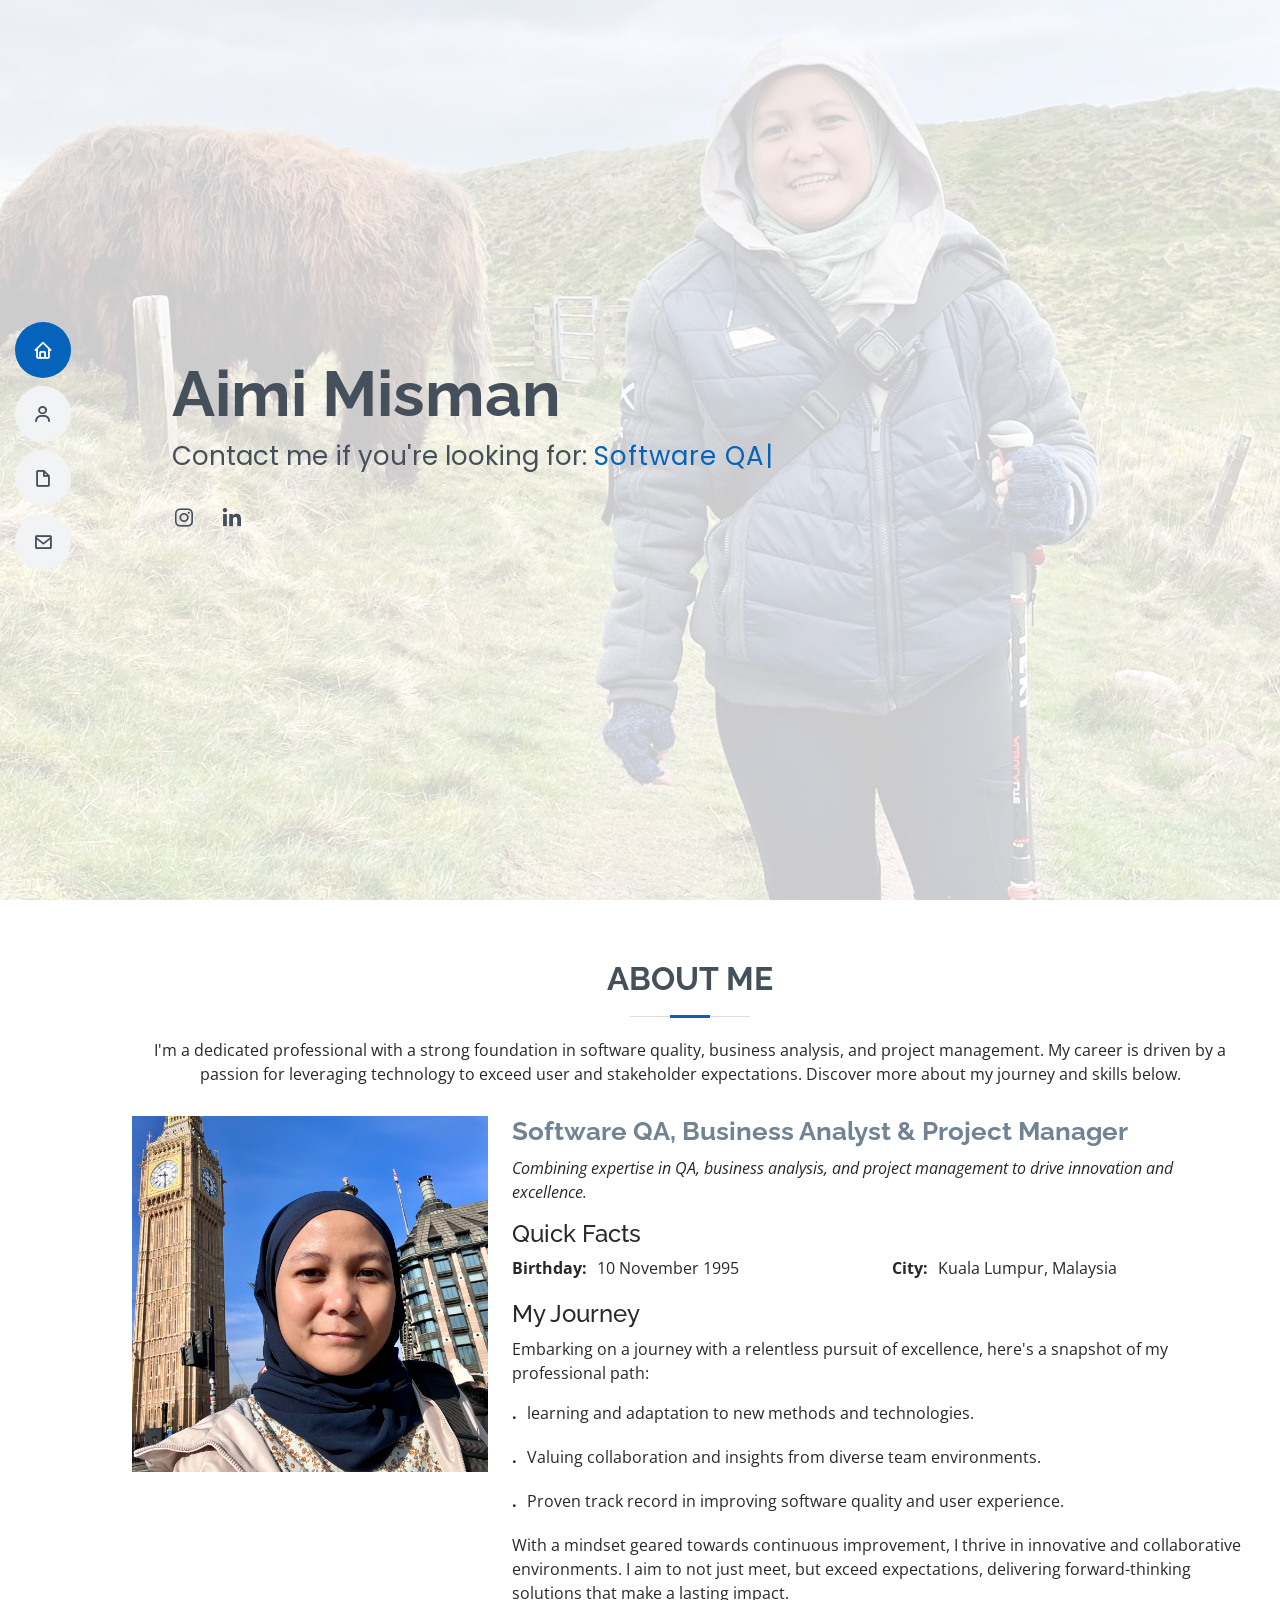
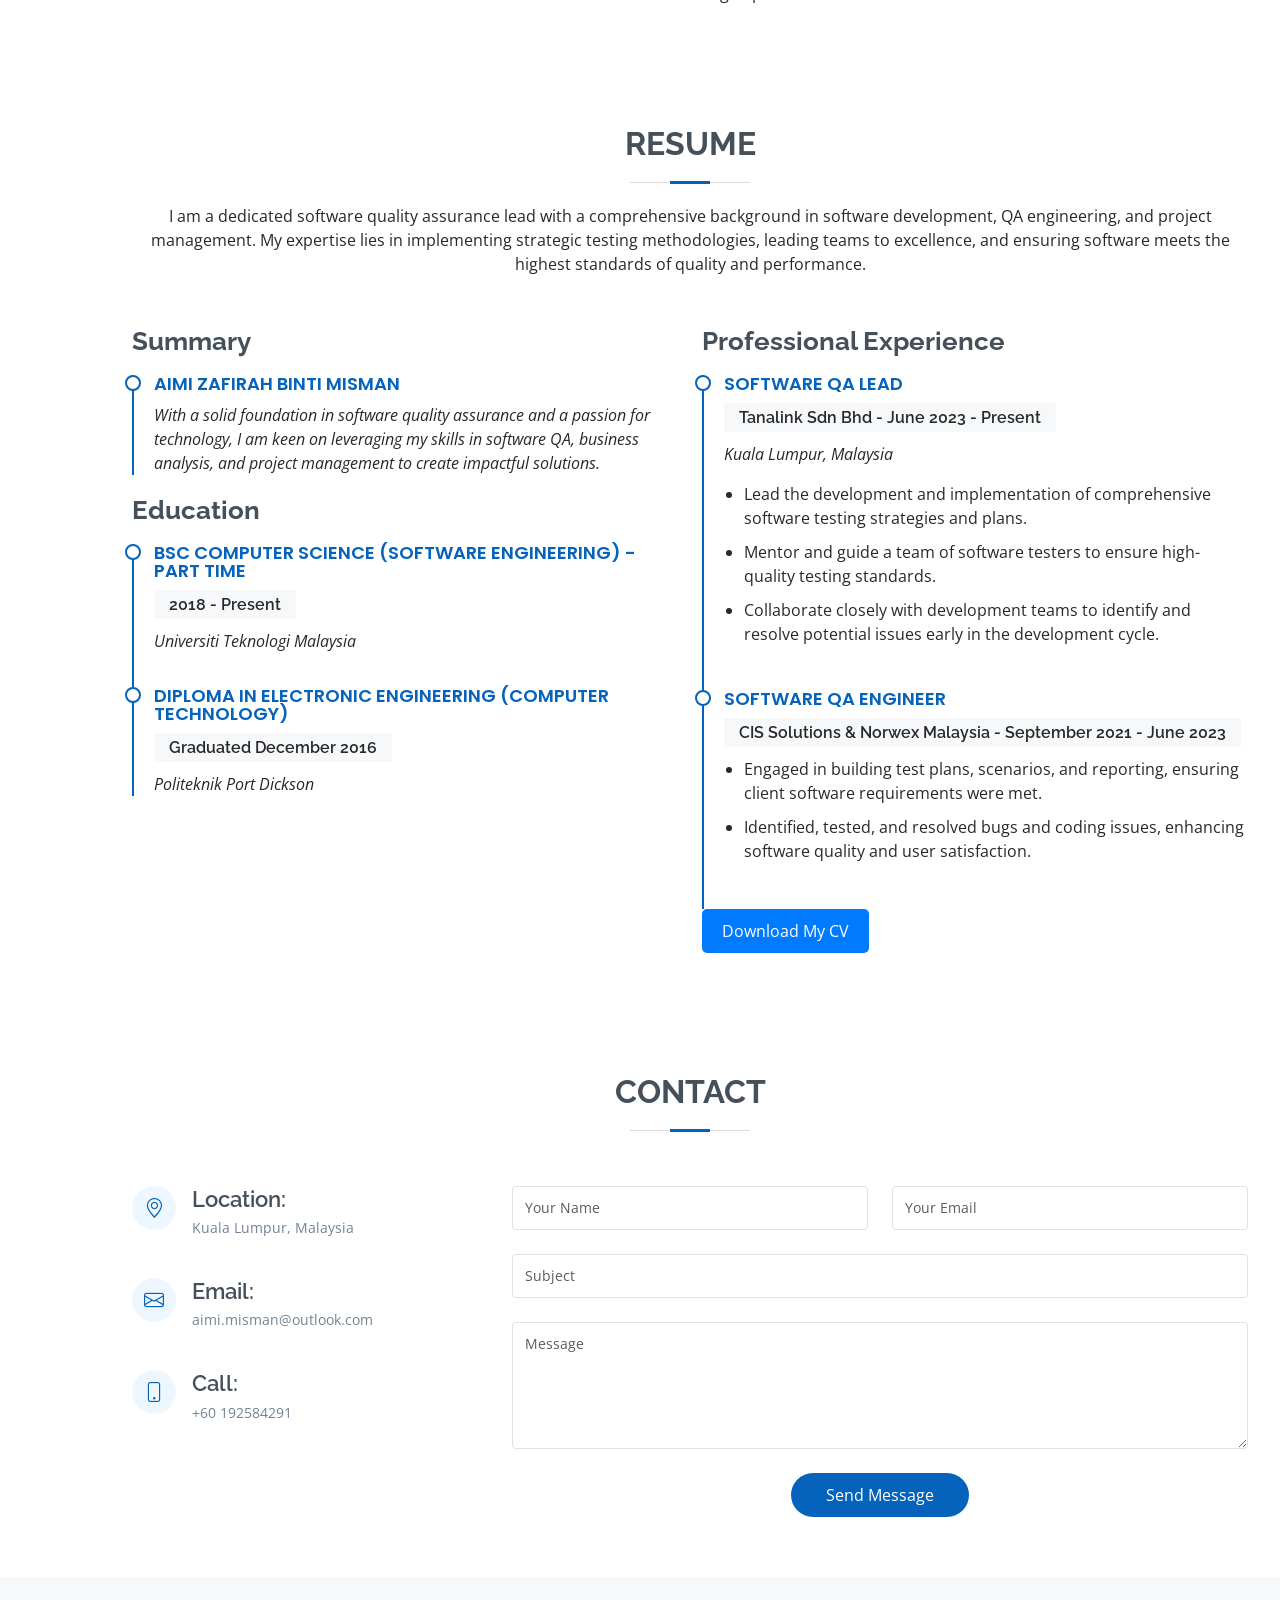
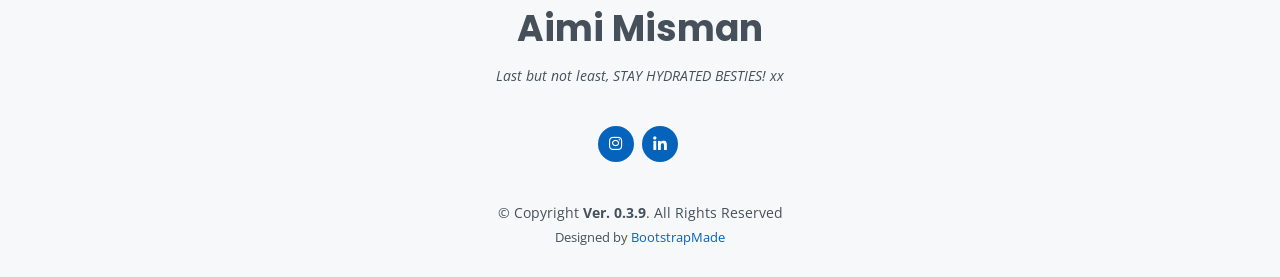
==== commit 476e4158: "version 0.3.9" ====
--- a/index.html
+++ b/index.html
@@ -384,11 +384,12 @@
                   </li>
                 </ul>
               </div>
-              <!-- Include other positions as needed -->
+              <a href="assets/Aimi Misman - CV.pdf" download="Aimi Misman - CV.pdf" style="display: inline-block; padding: 10px 20px; background-color: #007bff; color: white; text-decoration: none; border-radius: 5px;">Download My CV</a>
             </div>
           </div>
         </div>
       </section>
+
       <!-- End Resume Section -->
 
       <!-- ======= Portfolio Section ======= -->
@@ -1191,7 +1192,7 @@
           ></a>
         </div>
         <div class="copyright">
-          &copy; Copyright <strong><span>Ver. 0.3.8</span></strong
+          &copy; Copyright <strong><span>Ver. 0.3.9</span></strong
           >. All Rights Reserved
         </div>
         <div class="credits">
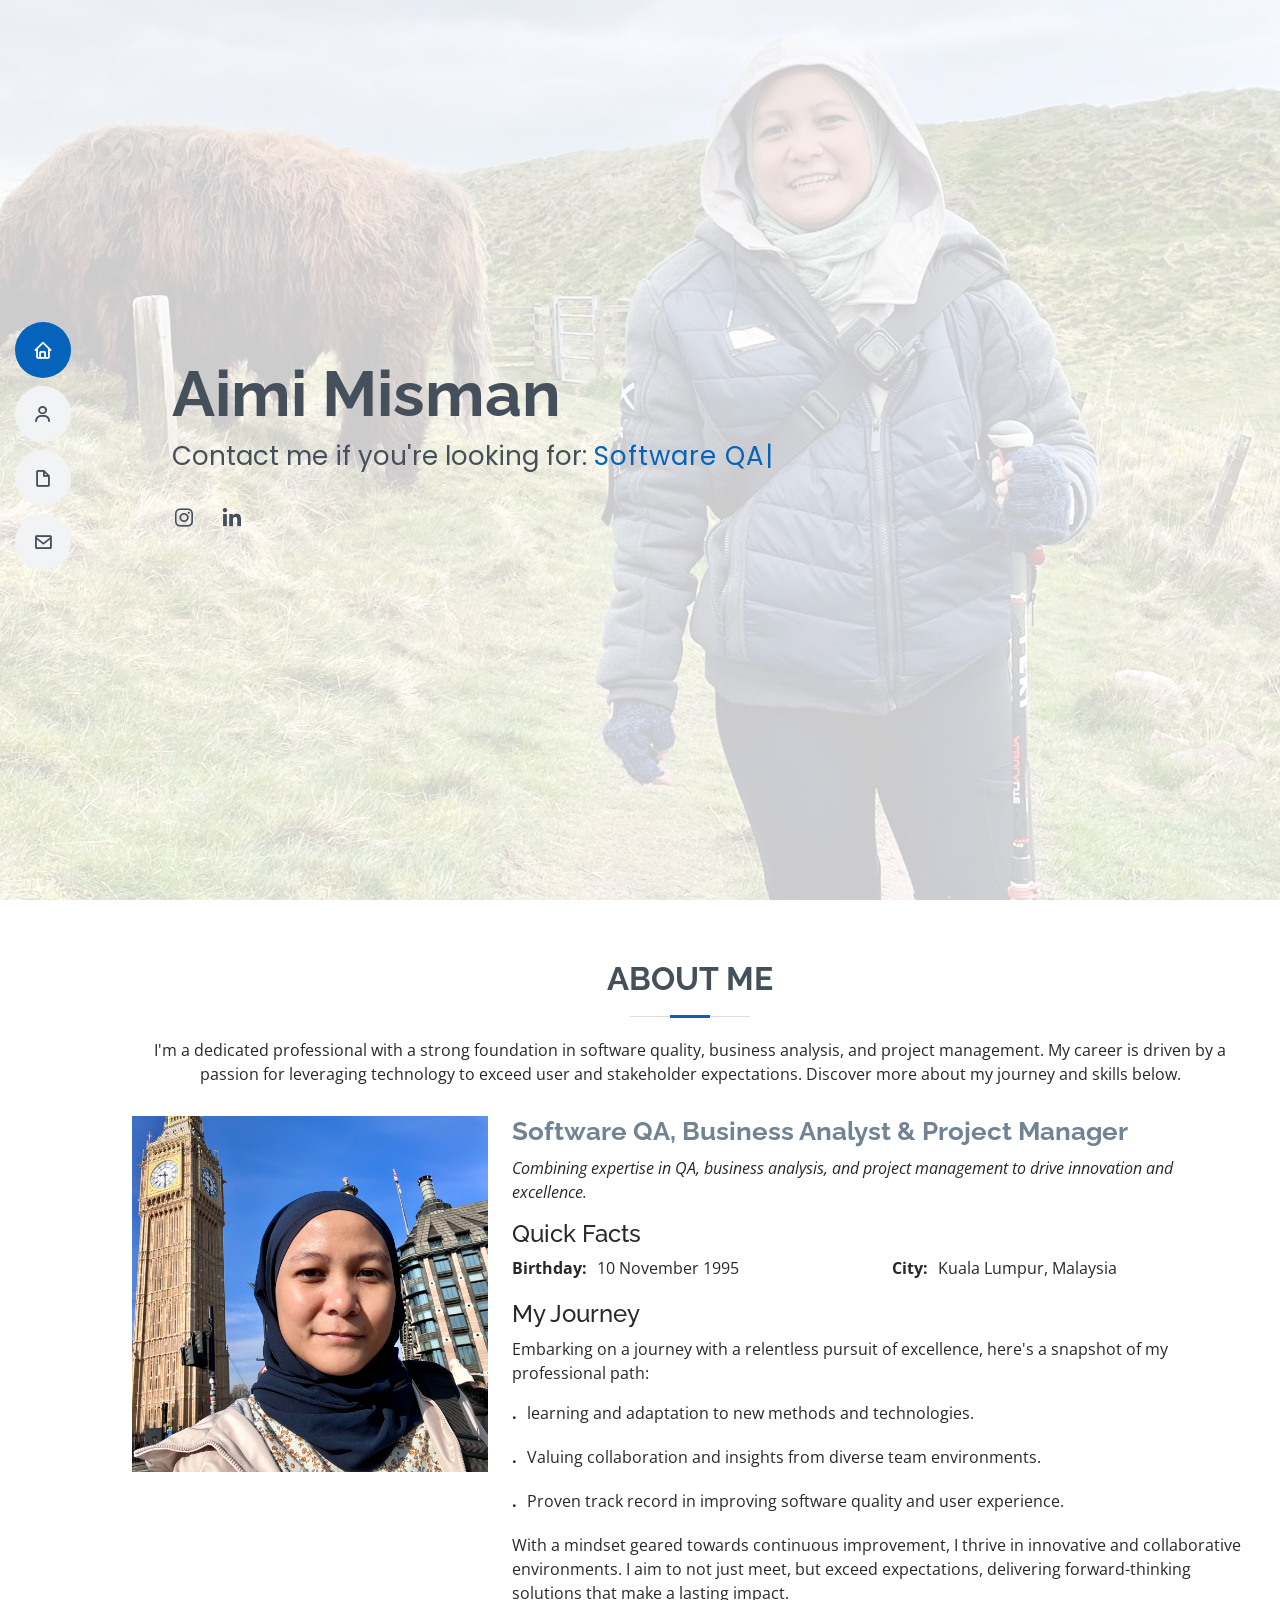
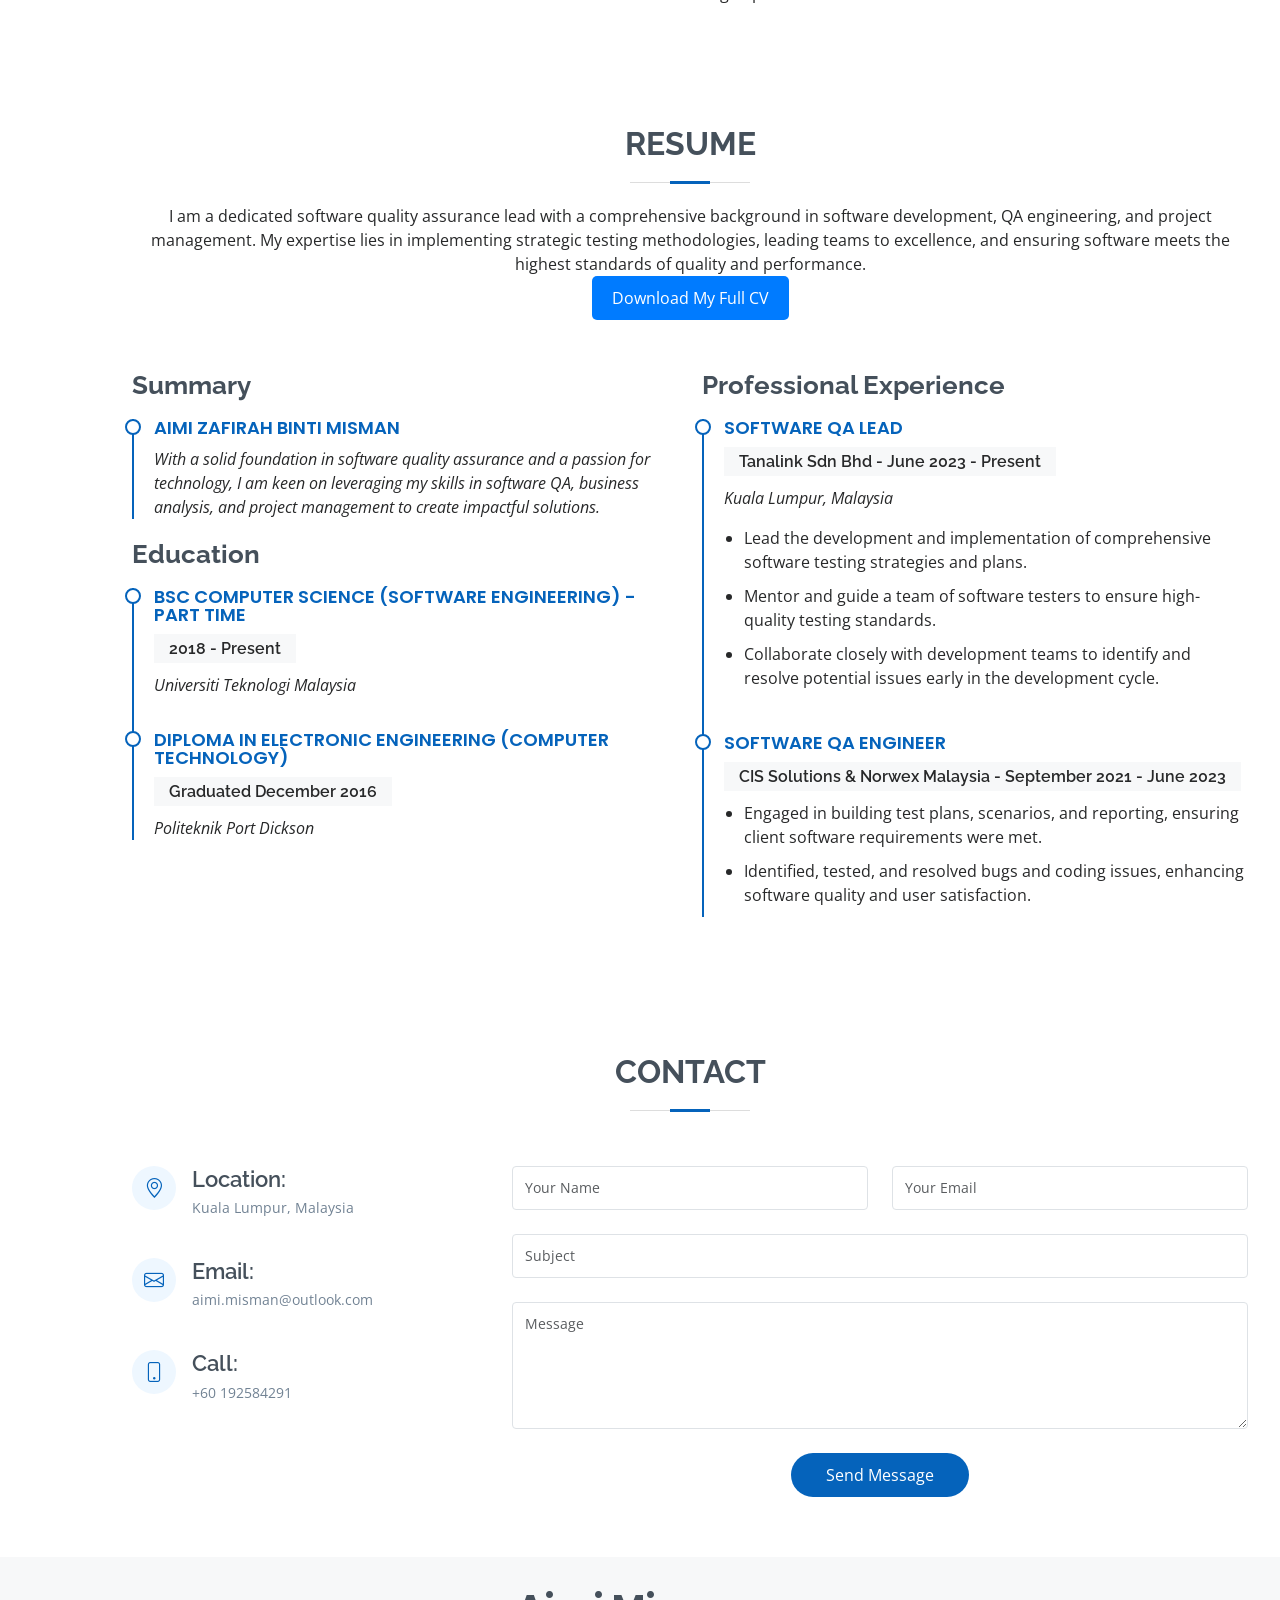
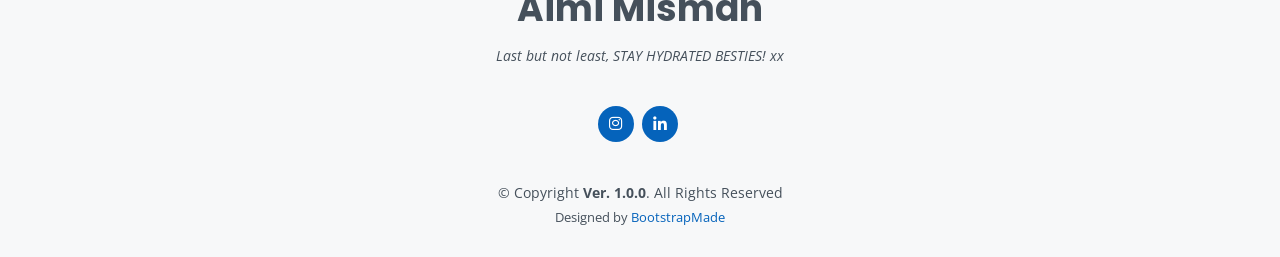
==== commit ac289c5e: "version 1.0.0" ====
--- a/index.html
+++ b/index.html
@@ -317,6 +317,7 @@
               ensuring software meets the highest standards of quality and
               performance.
             </p>
+            <p><a href="assets/Aimi Misman - CV.pdf" download="Aimi Misman - CV.pdf" style="display: inline-block; padding: 10px 20px; background-color: #007bff; color: white; text-decoration: none; border-radius: 5px;">Download My Full CV</a></p>
           </div>
 
           <div class="row">
@@ -384,7 +385,7 @@
                   </li>
                 </ul>
               </div>
-              <a href="assets/Aimi Misman - CV.pdf" download="Aimi Misman - CV.pdf" style="display: inline-block; padding: 10px 20px; background-color: #007bff; color: white; text-decoration: none; border-radius: 5px;">Download My CV</a>
+              
             </div>
           </div>
         </div>
@@ -1192,7 +1193,7 @@
           ></a>
         </div>
         <div class="copyright">
-          &copy; Copyright <strong><span>Ver. 0.3.9</span></strong
+          &copy; Copyright <strong><span>Ver. 1.0.0</span></strong
           >. All Rights Reserved
         </div>
         <div class="credits">
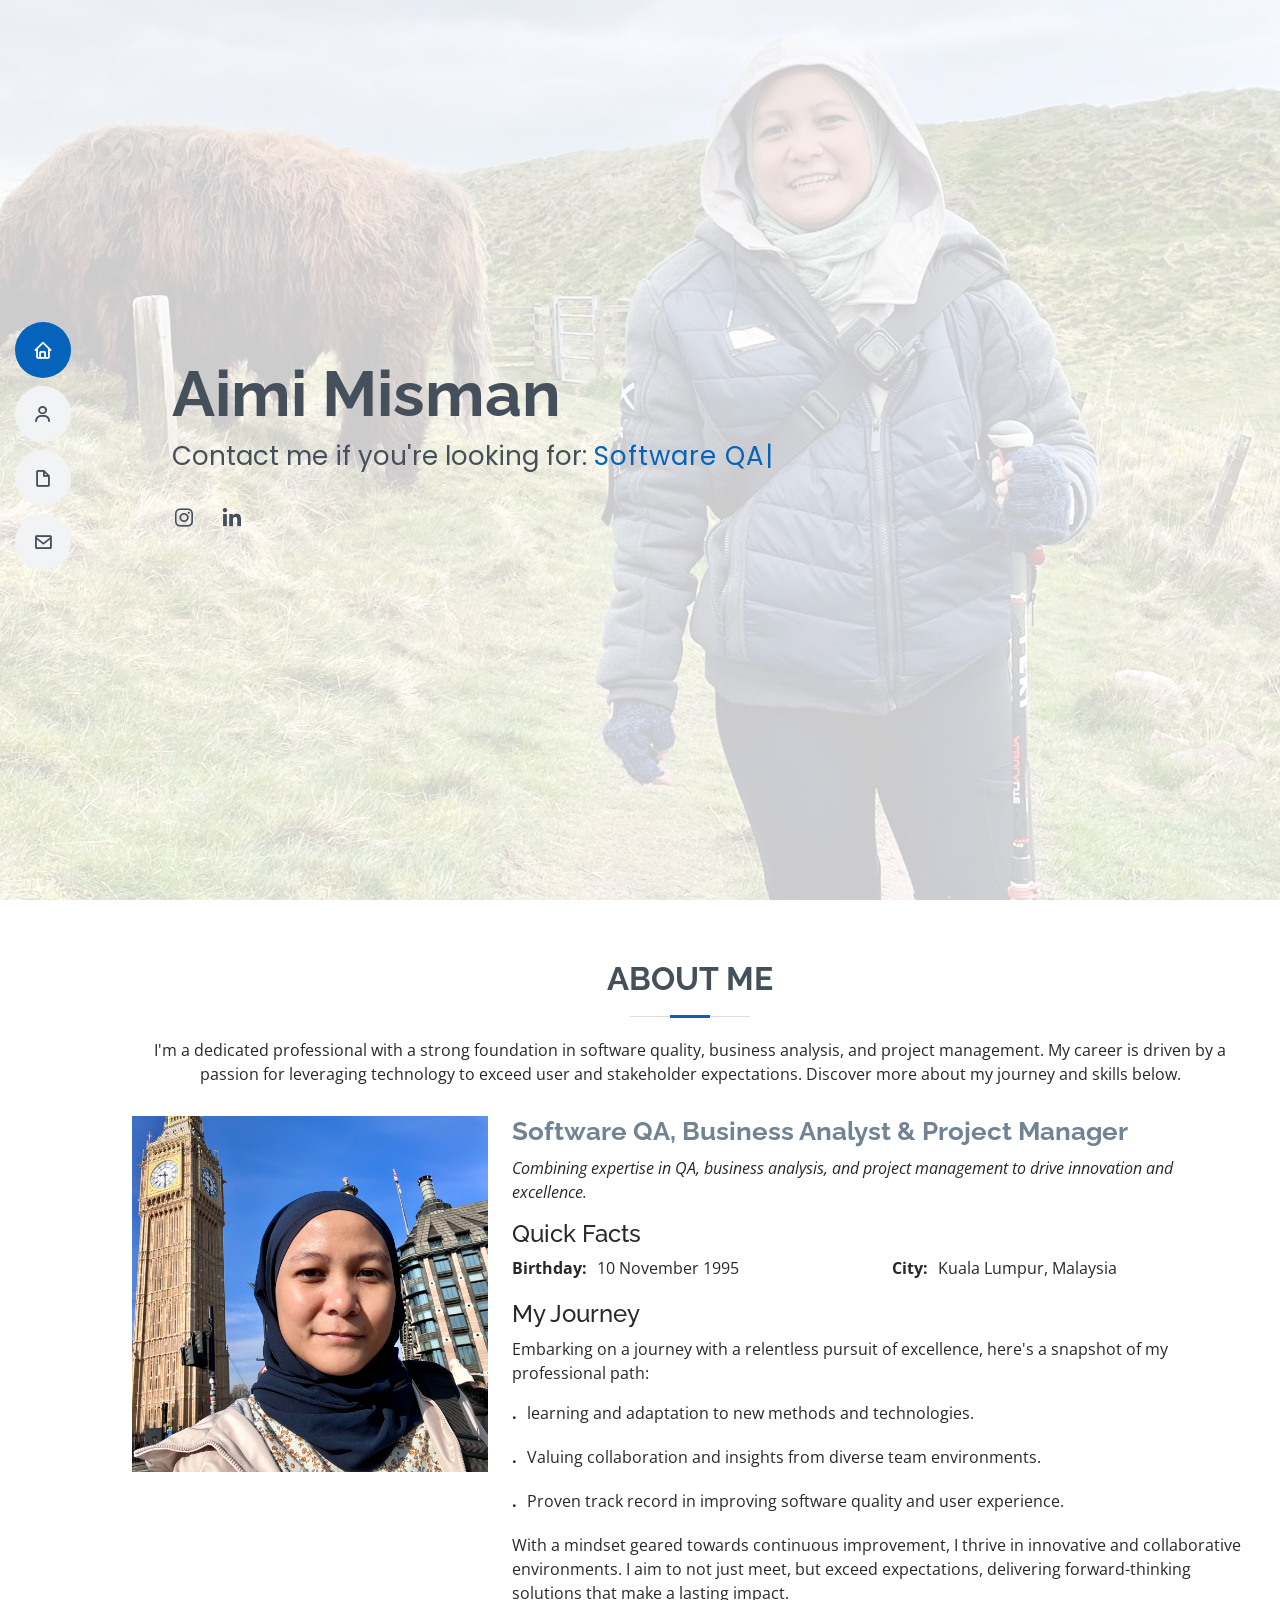
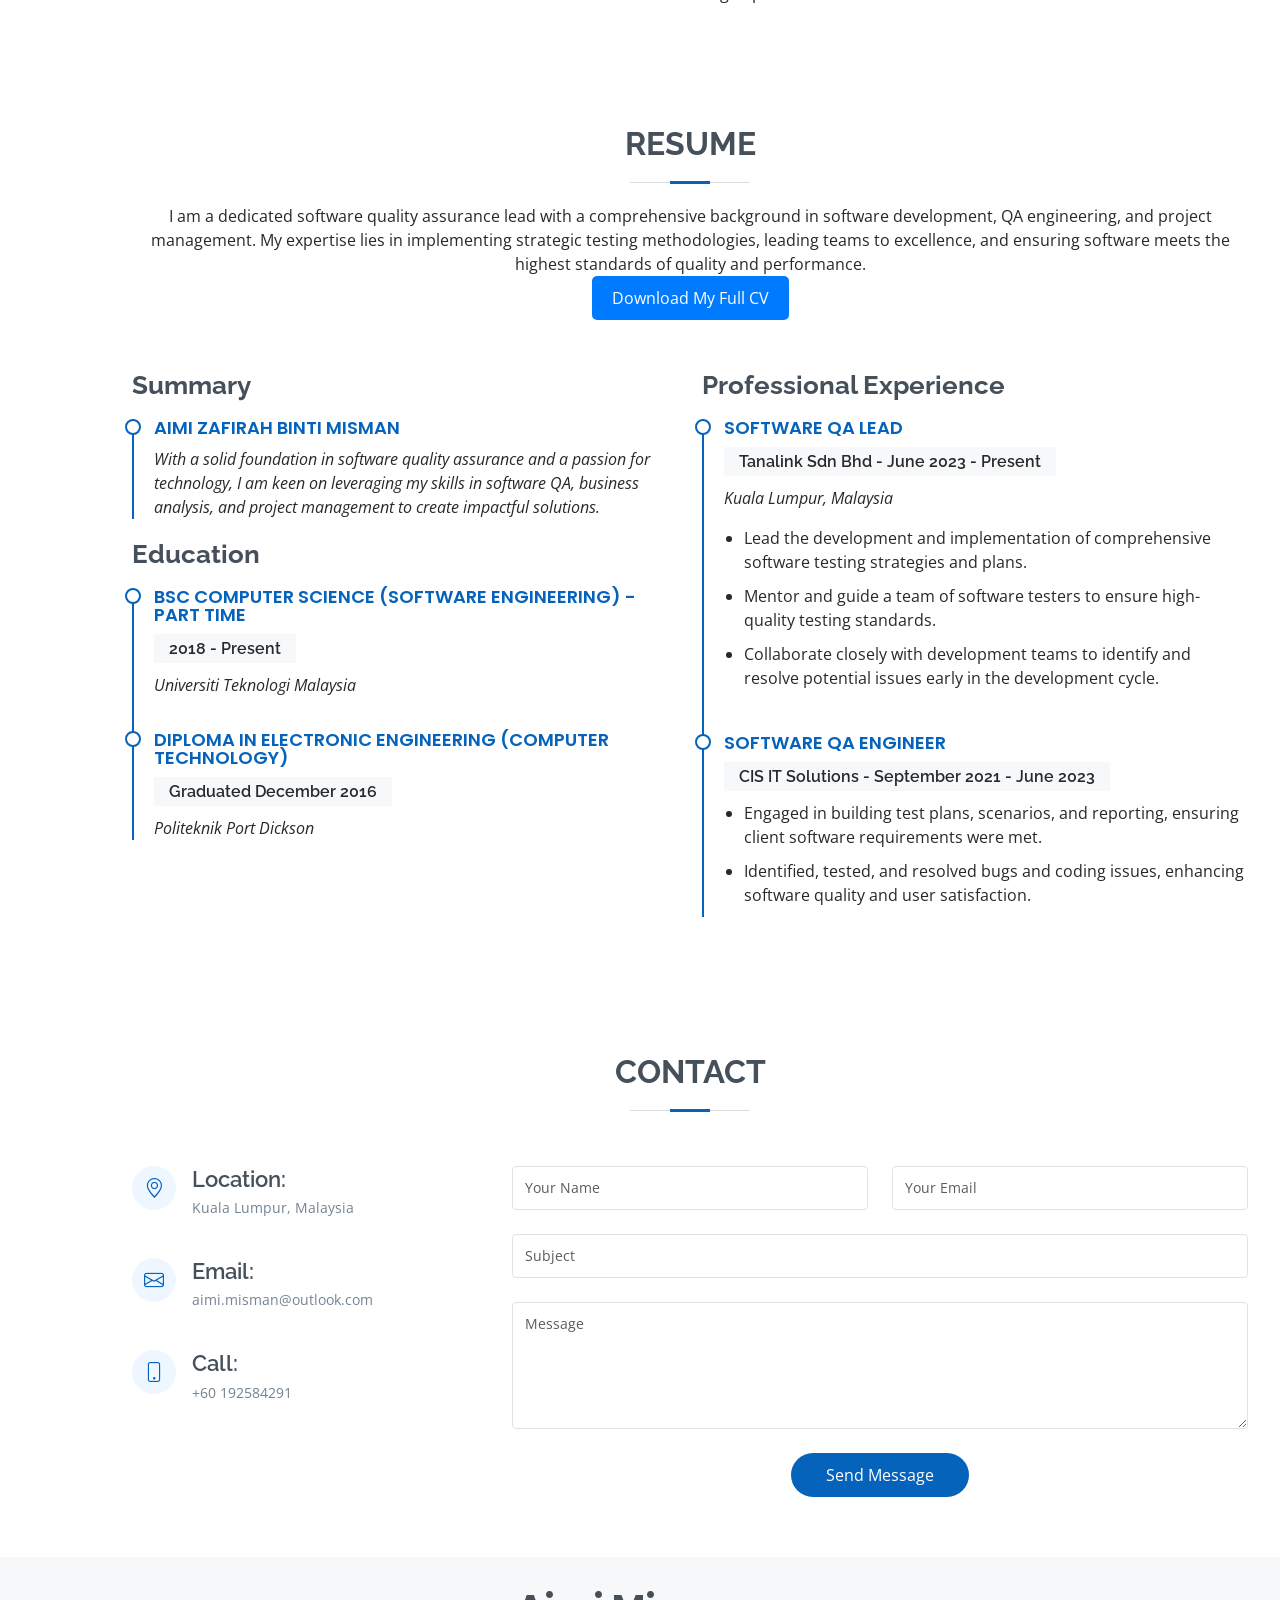
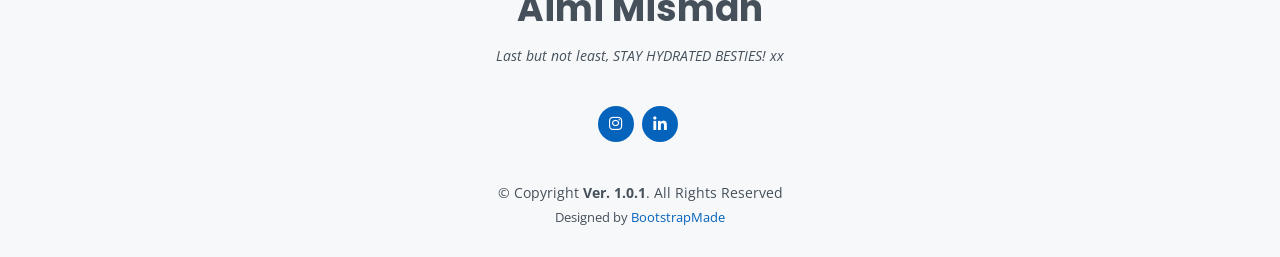
==== commit ed64ae9a: "version 1.0.1" ====
--- a/index.html
+++ b/index.html
@@ -372,7 +372,7 @@
               <div class="resume-item">
                 <h4>Software QA Engineer</h4>
                 <h5>
-                  CIS Solutions & Norwex Malaysia - September 2021 - June 2023
+                  CIS IT Solutions - September 2021 - June 2023
                 </h5>
                 <ul>
                   <li>
@@ -1193,7 +1193,7 @@
           ></a>
         </div>
         <div class="copyright">
-          &copy; Copyright <strong><span>Ver. 1.0.0</span></strong
+          &copy; Copyright <strong><span>Ver. 1.0.1</span></strong
           >. All Rights Reserved
         </div>
         <div class="credits">
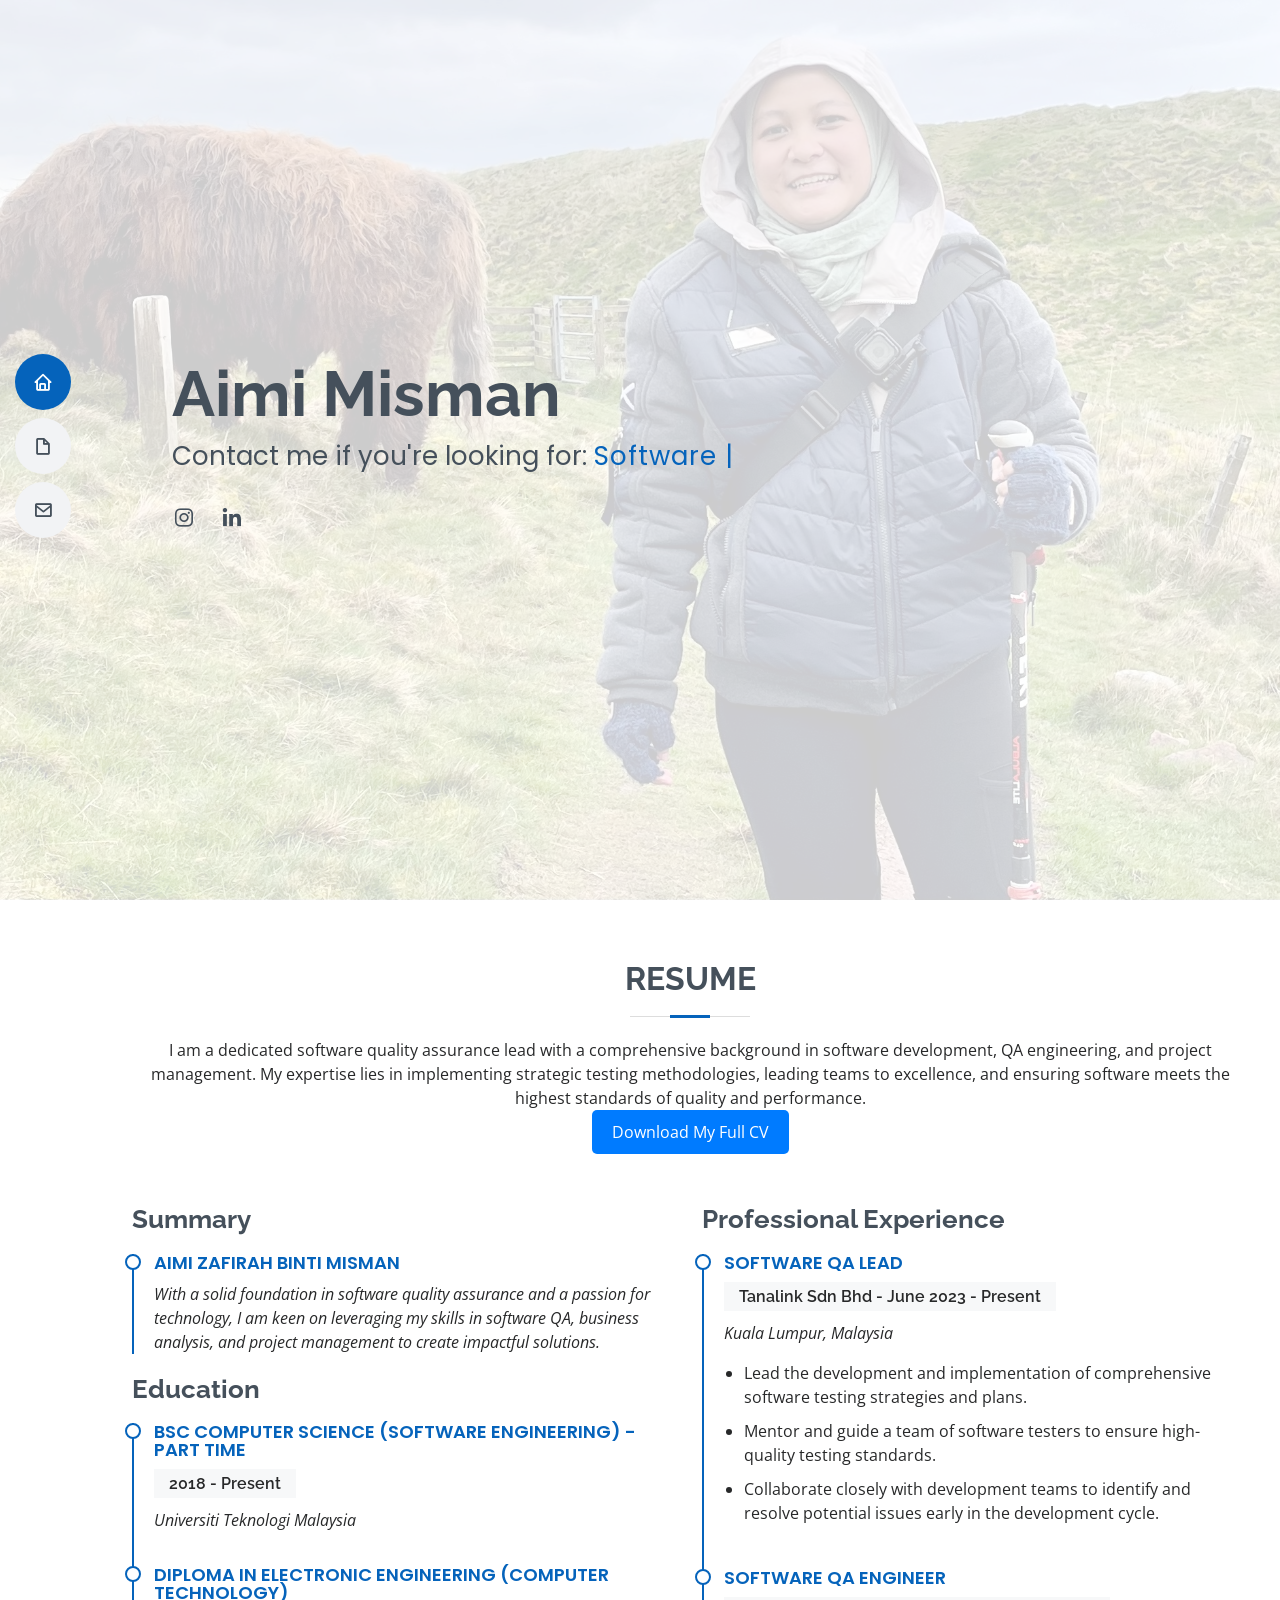
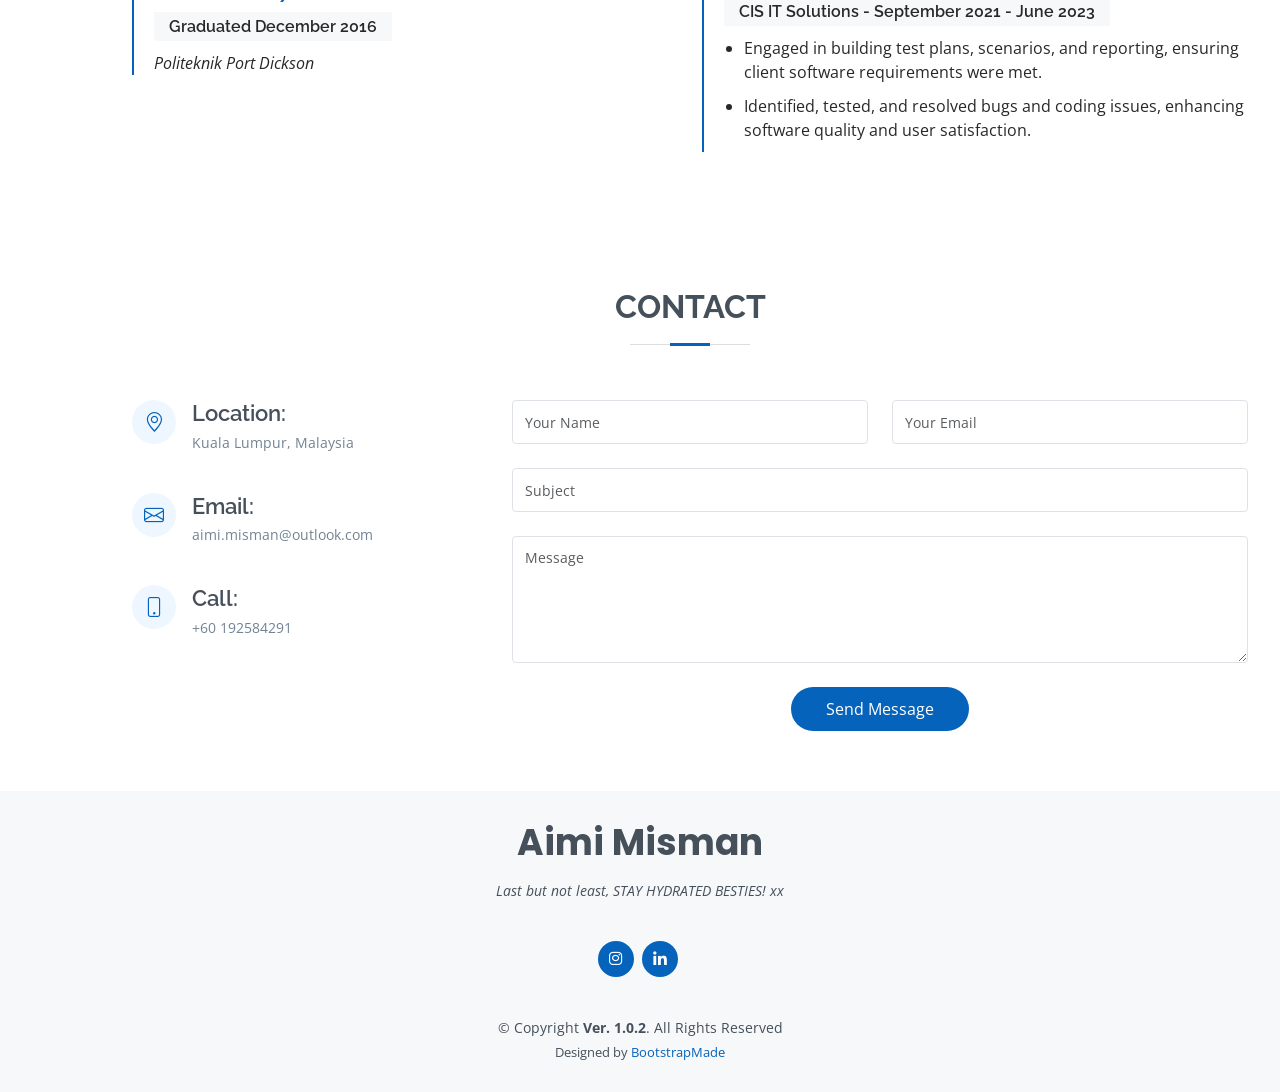
==== commit 67bf05bc: "version 1.0.2" ====
--- a/index.html
+++ b/index.html
@@ -60,11 +60,13 @@
               ><i class="bx bx-home"></i> <span>Home</span></a
             >
           </li>
+          <!--
           <li>
             <a href="#about" class="nav-link scrollto"
               ><i class="bx bx-user"></i> <span>About</span></a
             >
           </li>
+          -->
           <li>
             <a href="#resume" class="nav-link scrollto"
               ><i class="bx bx-file-blank"></i> <span>Resume</span></a
@@ -124,7 +126,9 @@
     <!-- End Hero -->
 
     <main id="main">
+
   <!-- ======= About Section ======= -->
+  <!--
 <section id="about" class="about">
   <div class="container" data-aos="fade-up">
     <div class="section-title">
@@ -143,8 +147,9 @@
         <p class="fst-italic">
           Combining expertise in QA, business analysis, and project management to drive innovation and excellence.
         </p>
-
+-->
         <!-- Quick Facts Section -->
+        <!--
         <div>
           <h4>Quick Facts</h4>
           <div class="row">
@@ -178,6 +183,7 @@
     </div>
   </div>
 </section>
+-->
 <!-- End About Section -->
 
 
@@ -1193,7 +1199,7 @@
           ></a>
         </div>
         <div class="copyright">
-          &copy; Copyright <strong><span>Ver. 1.0.1</span></strong
+          &copy; Copyright <strong><span>Ver. 1.0.2</span></strong
           >. All Rights Reserved
         </div>
         <div class="credits">
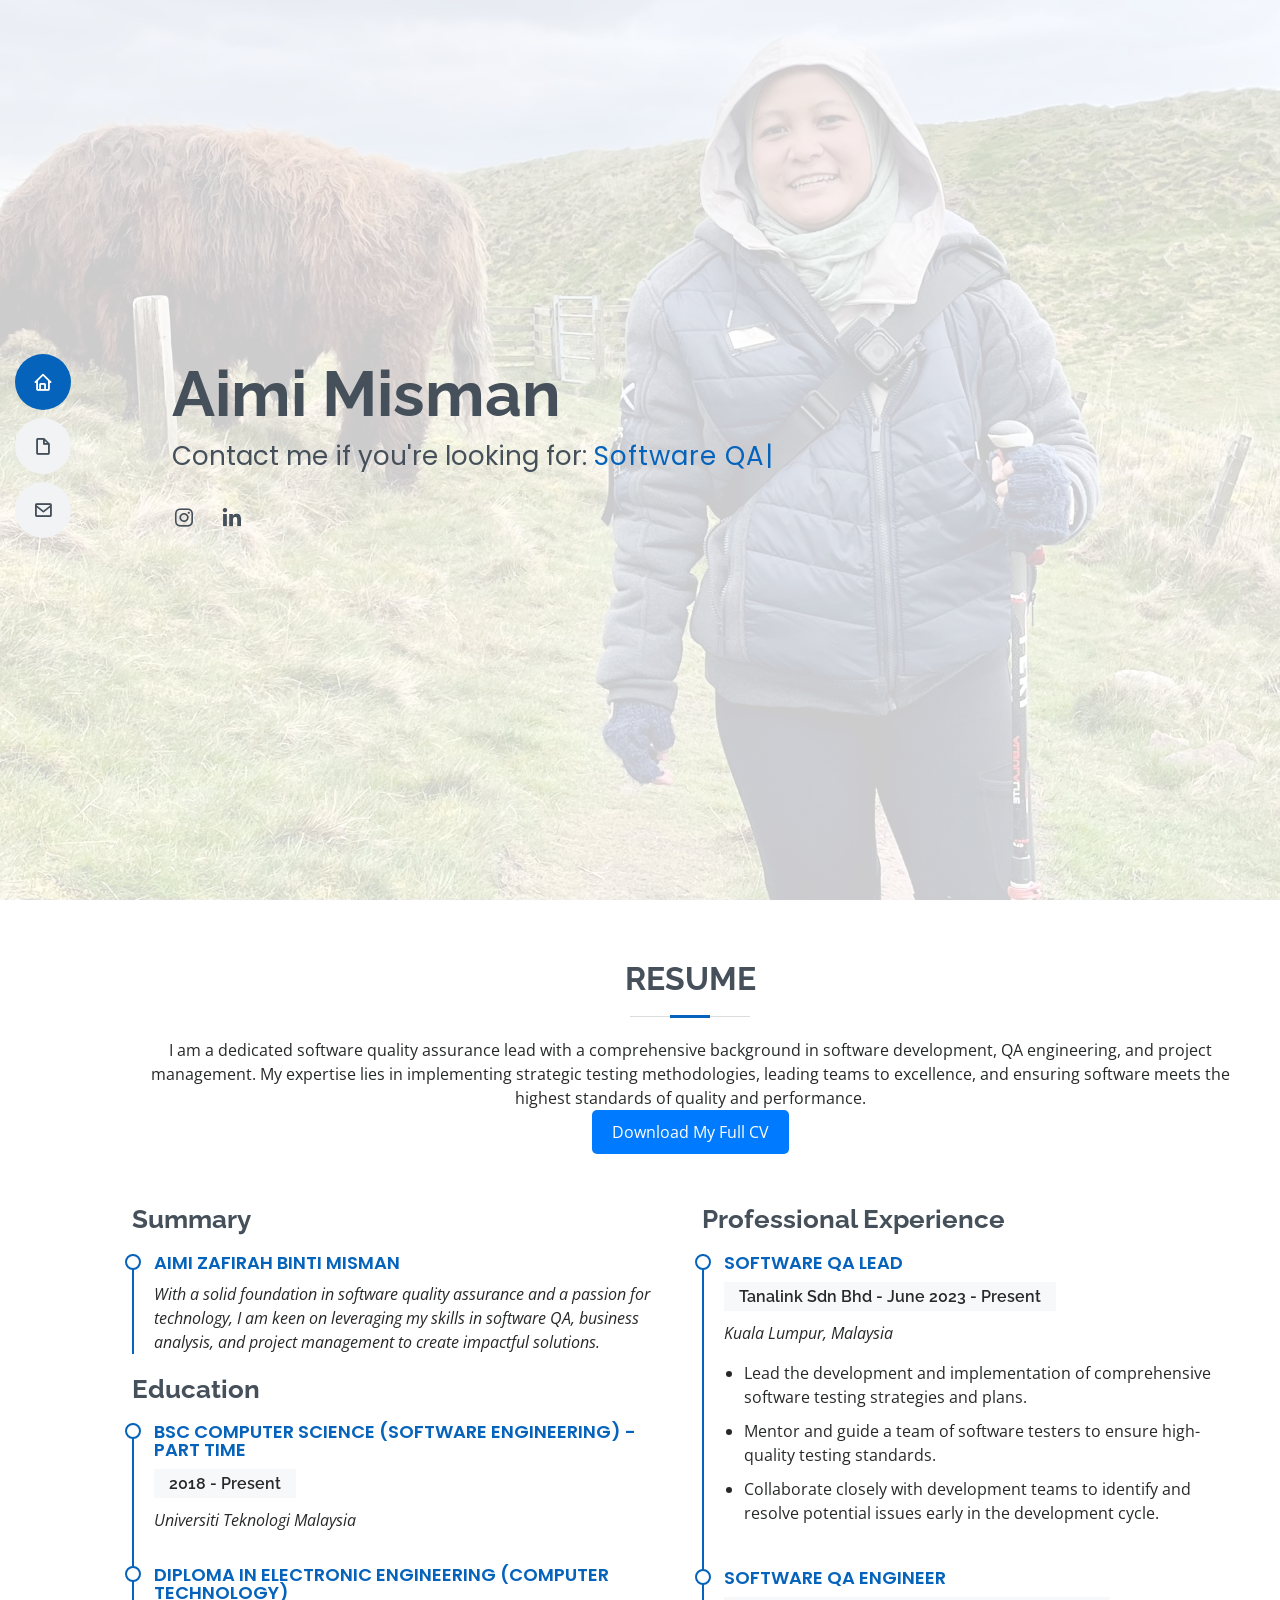
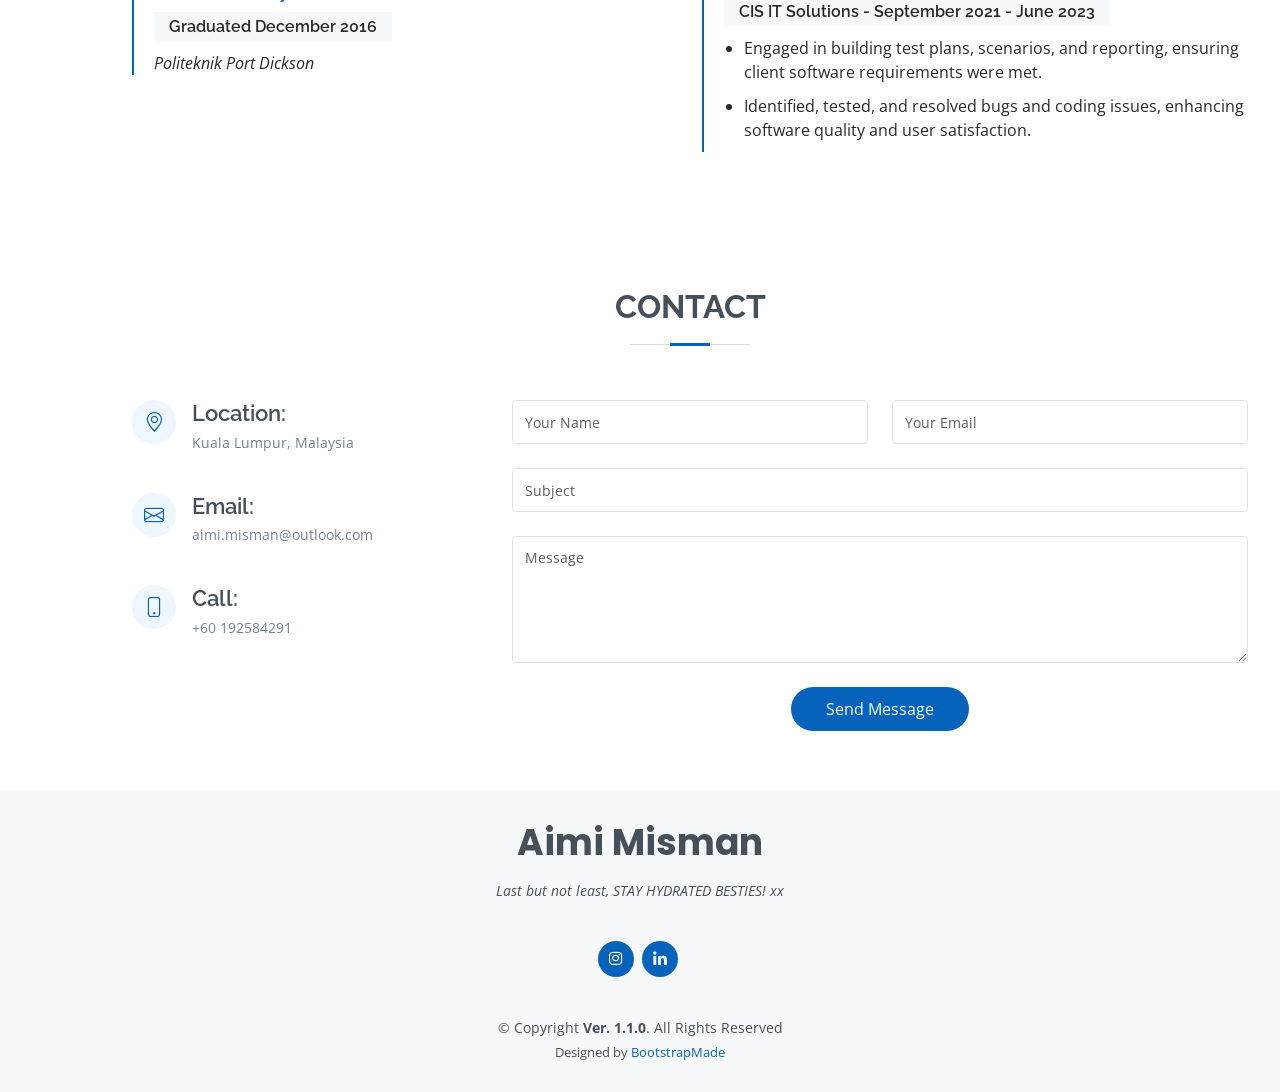
==== commit b2b36eb3: "version 1.1.0" ====
--- a/index.html
+++ b/index.html
@@ -323,6 +323,7 @@
               ensuring software meets the highest standards of quality and
               performance.
             </p>
+            <p></p>
             <p><a href="assets/Aimi Misman - CV.pdf" download="Aimi Misman - CV.pdf" style="display: inline-block; padding: 10px 20px; background-color: #007bff; color: white; text-decoration: none; border-radius: 5px;">Download My Full CV</a></p>
           </div>
 
@@ -1199,7 +1200,7 @@
           ></a>
         </div>
         <div class="copyright">
-          &copy; Copyright <strong><span>Ver. 1.0.2</span></strong
+          &copy; Copyright <strong><span>Ver. 1.1.0</span></strong
           >. All Rights Reserved
         </div>
         <div class="credits">
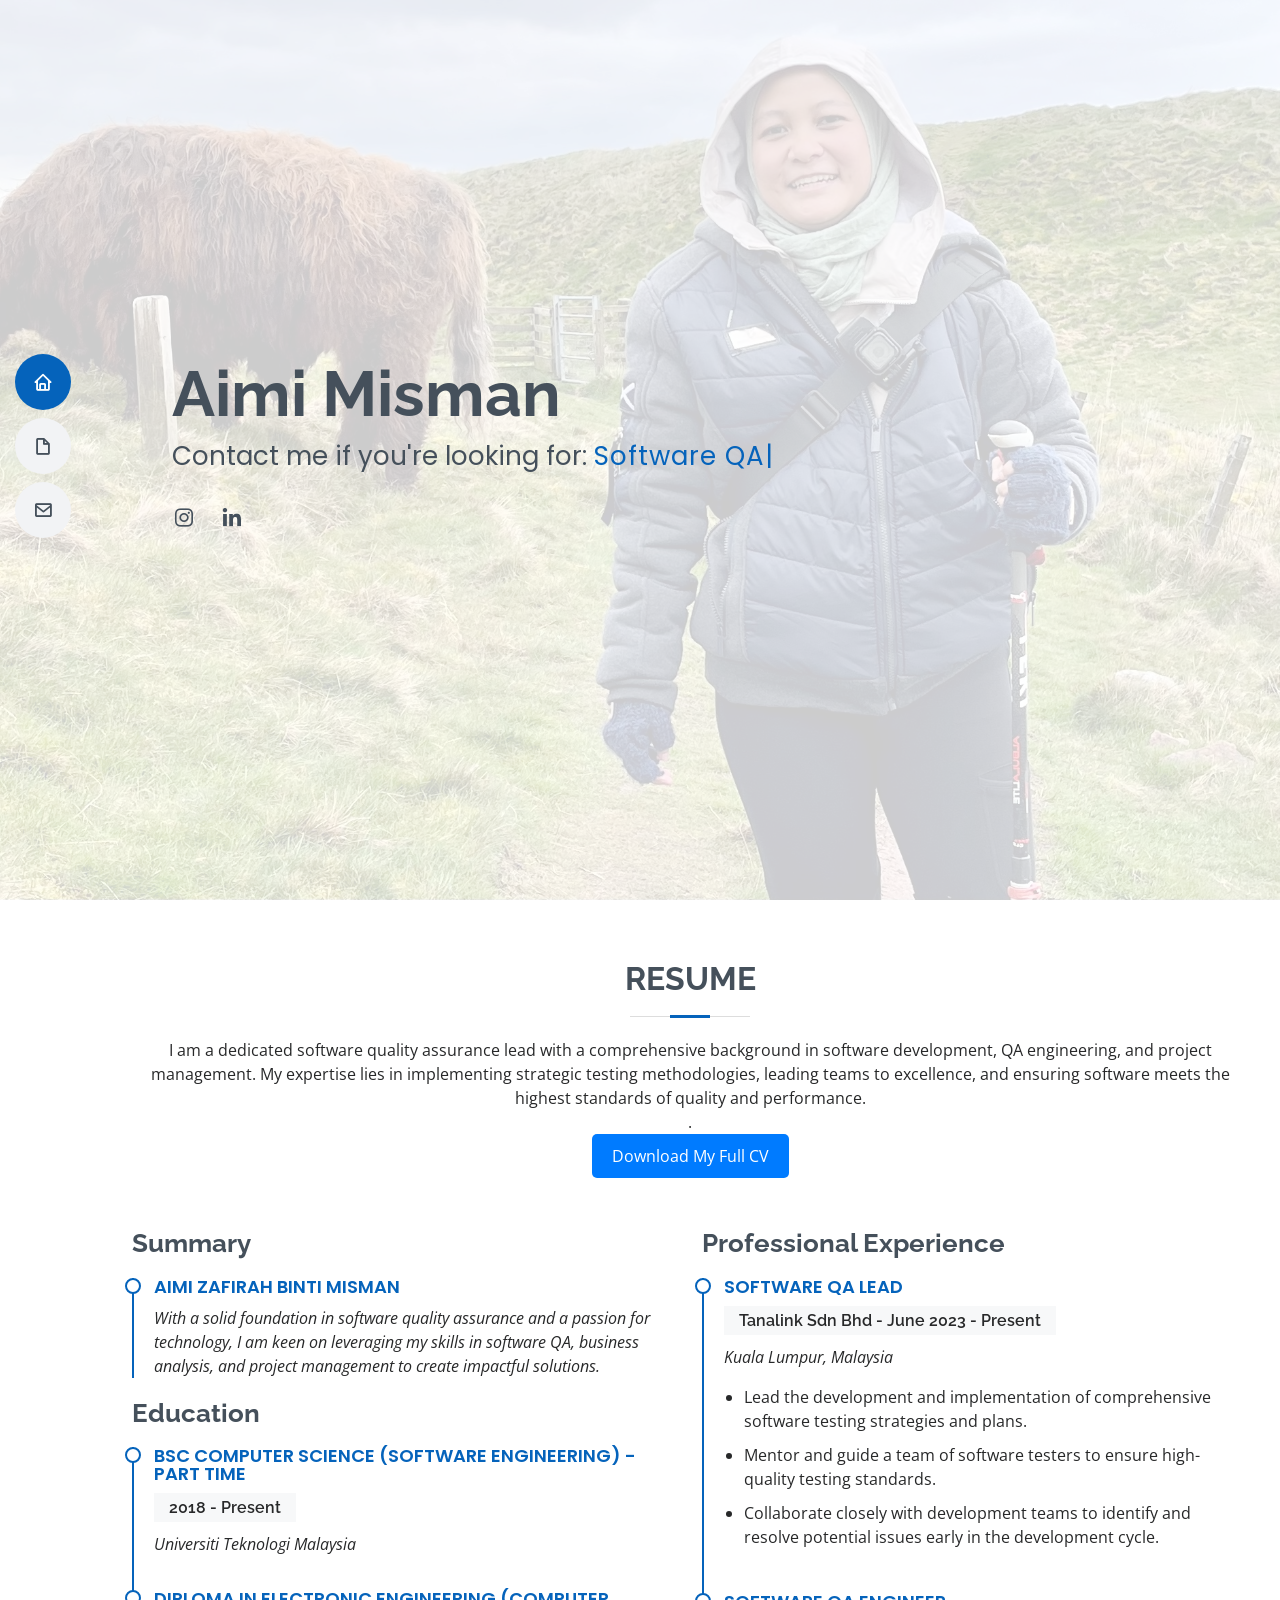
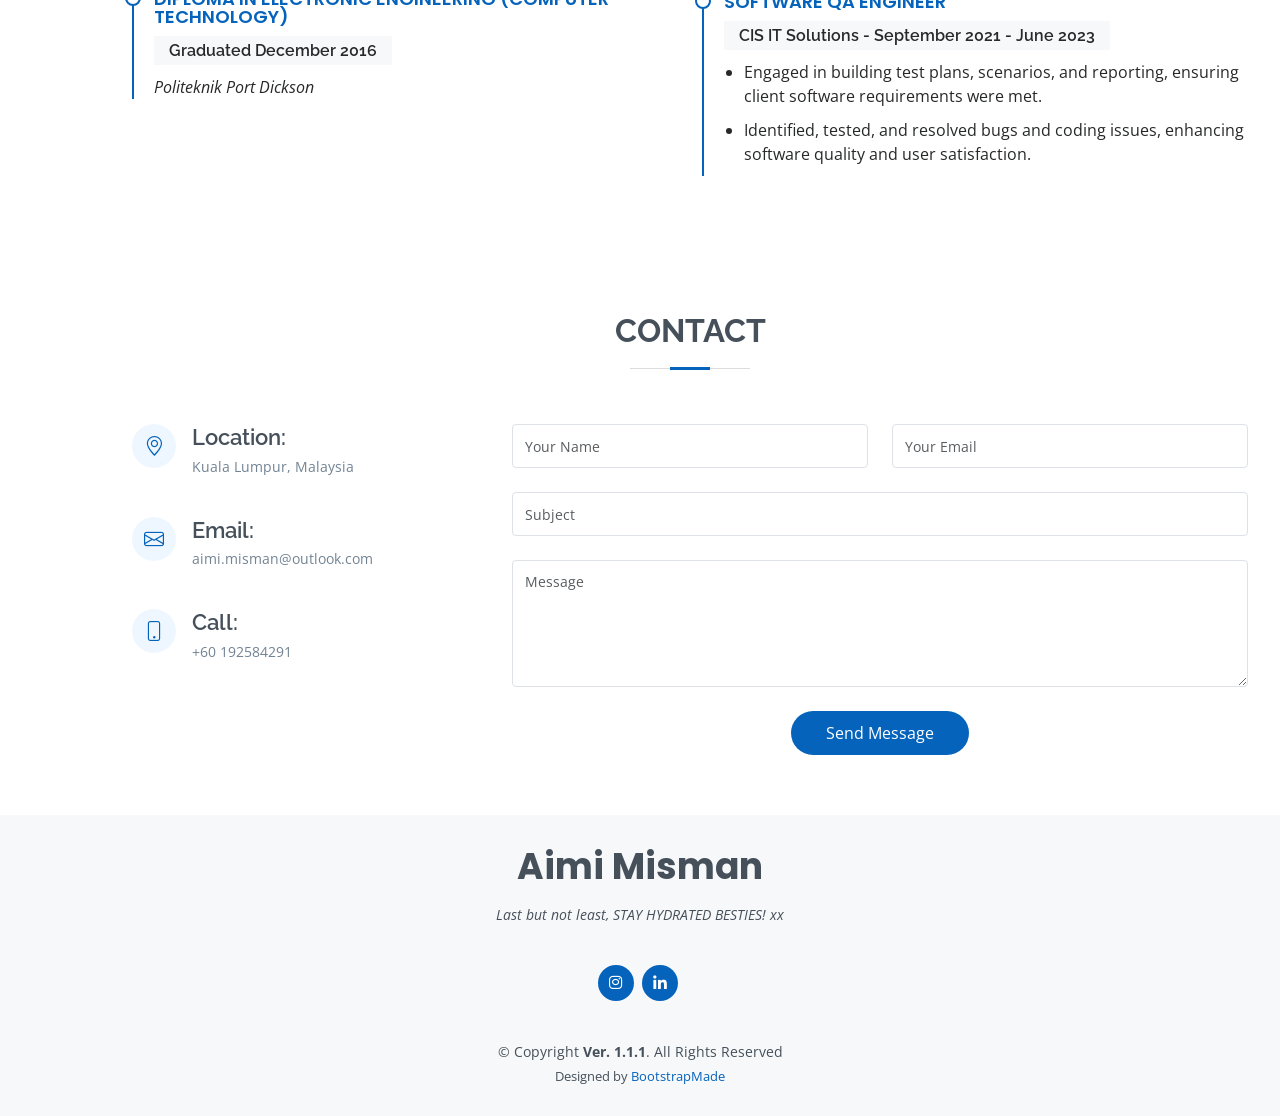
==== commit d0fc634f: "version 1.1.1" ====
--- a/index.html
+++ b/index.html
@@ -323,7 +323,7 @@
               ensuring software meets the highest standards of quality and
               performance.
             </p>
-            <p></p>
+            <p>.</p>
             <p><a href="assets/Aimi Misman - CV.pdf" download="Aimi Misman - CV.pdf" style="display: inline-block; padding: 10px 20px; background-color: #007bff; color: white; text-decoration: none; border-radius: 5px;">Download My Full CV</a></p>
           </div>
 
@@ -1200,7 +1200,7 @@
           ></a>
         </div>
         <div class="copyright">
-          &copy; Copyright <strong><span>Ver. 1.1.0</span></strong
+          &copy; Copyright <strong><span>Ver. 1.1.1</span></strong
           >. All Rights Reserved
         </div>
         <div class="credits">
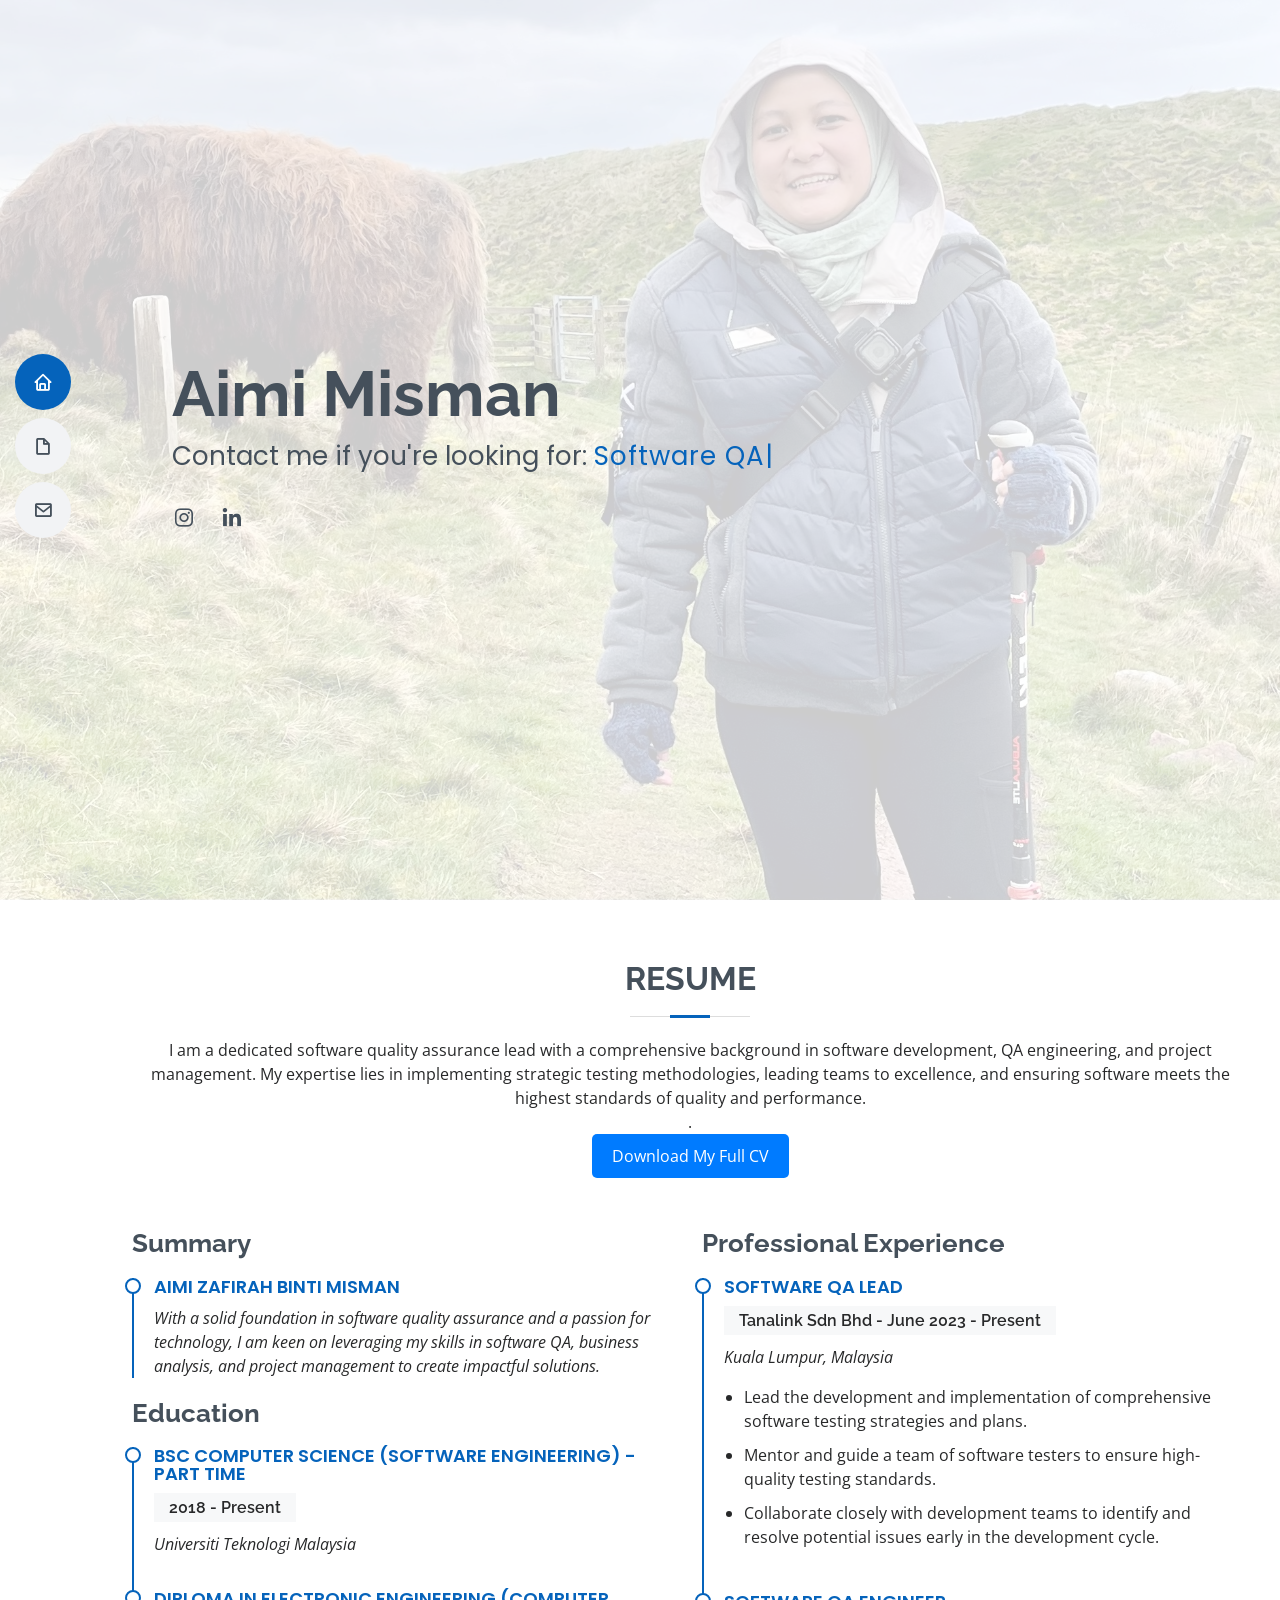
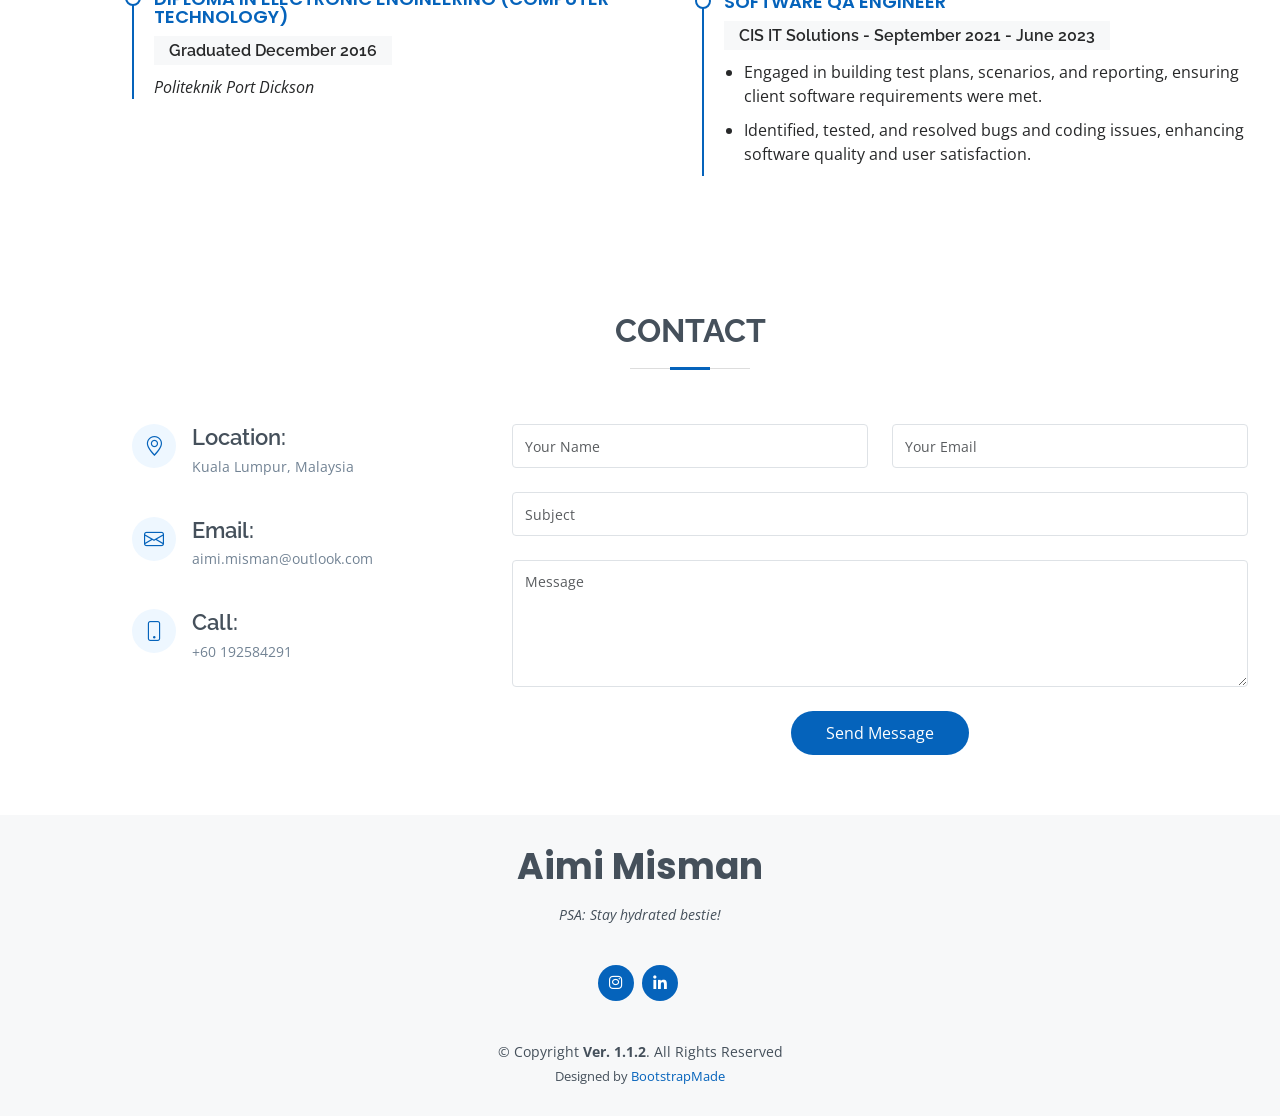
==== commit 42b0a956: "version 1.1.2" ====
--- a/index.html
+++ b/index.html
@@ -1188,7 +1188,7 @@
     <footer id="footer">
       <div class="container">
         <h3>Aimi Misman</h3>
-        <p>Last but not least, STAY HYDRATED BESTIES! xx</p>
+        <p>PSA: Stay hydrated bestie!</p>
         <div class="social-links">
           <a href="https://www.instagram.com/aimizaff/" class="instagram"
             ><i class="bx bxl-instagram"></i
@@ -1200,7 +1200,7 @@
           ></a>
         </div>
         <div class="copyright">
-          &copy; Copyright <strong><span>Ver. 1.1.1</span></strong
+          &copy; Copyright <strong><span>Ver. 1.1.2</span></strong
           >. All Rights Reserved
         </div>
         <div class="credits">
